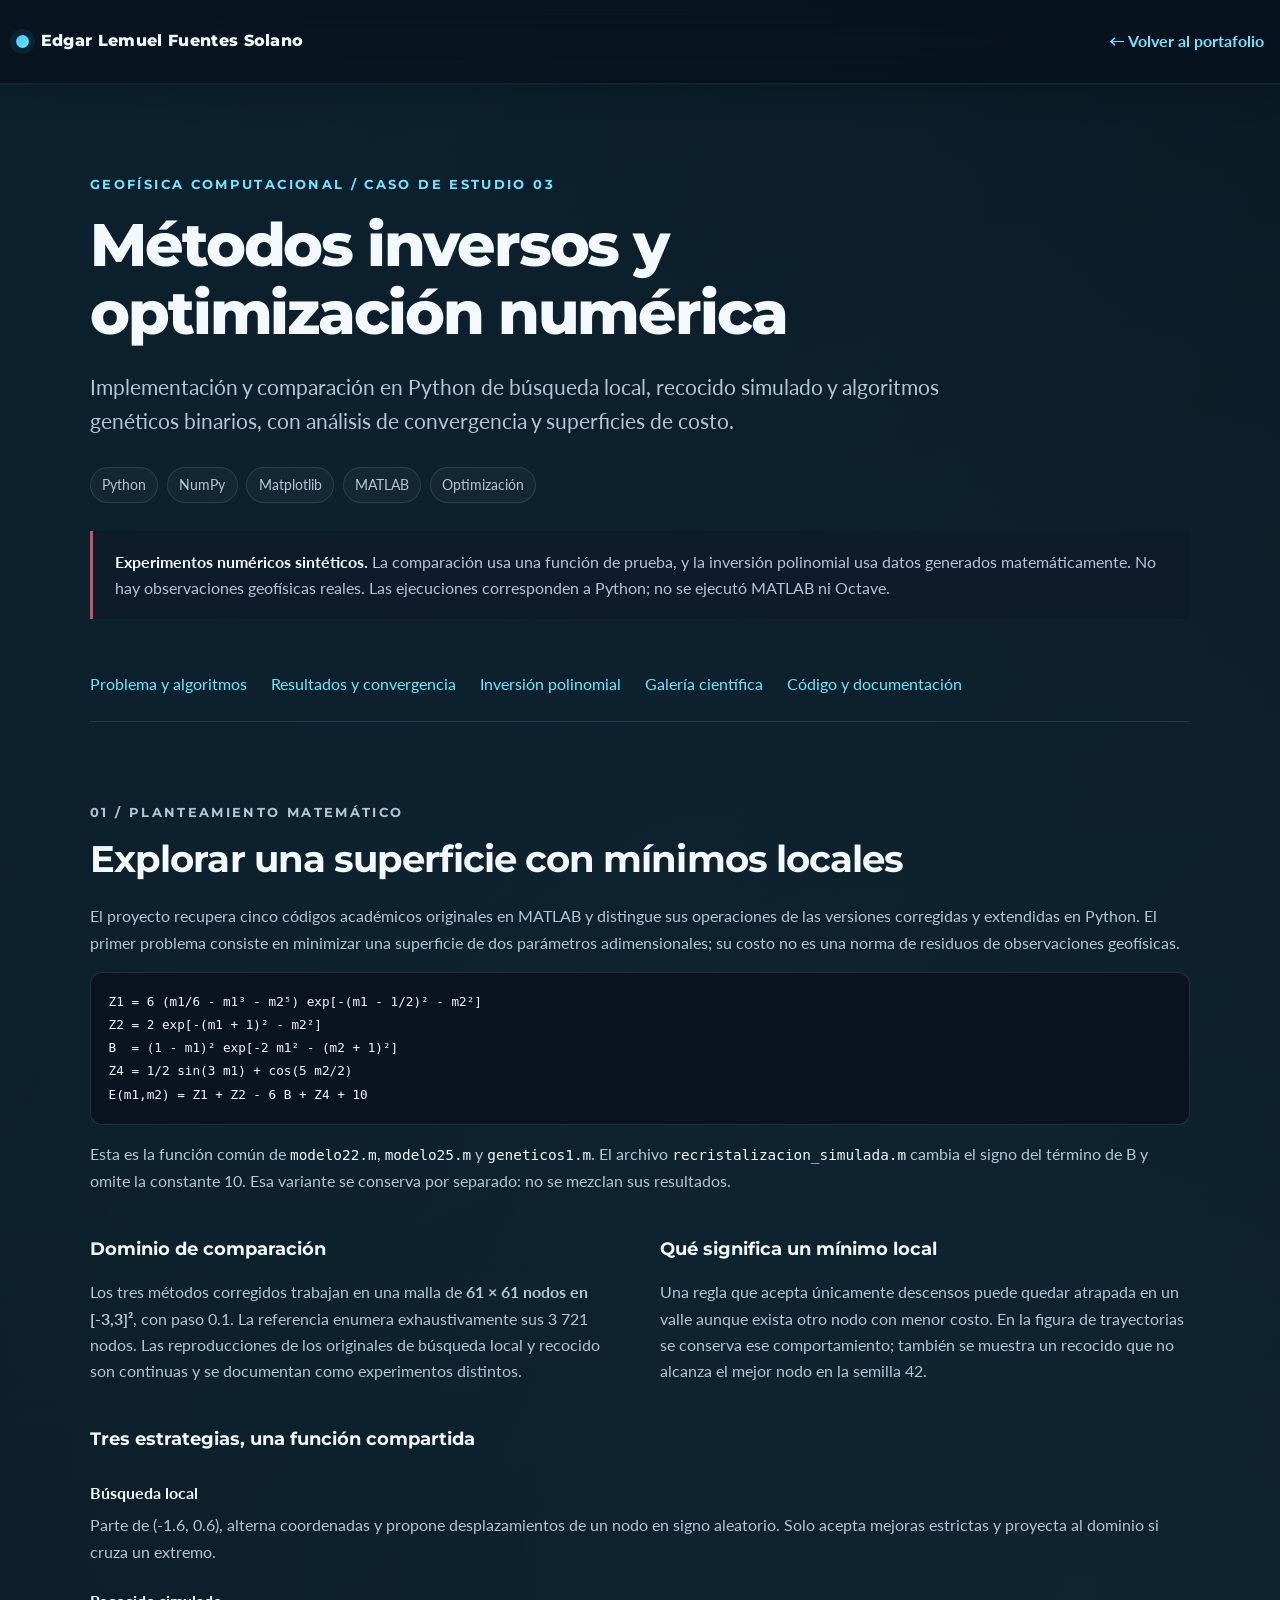
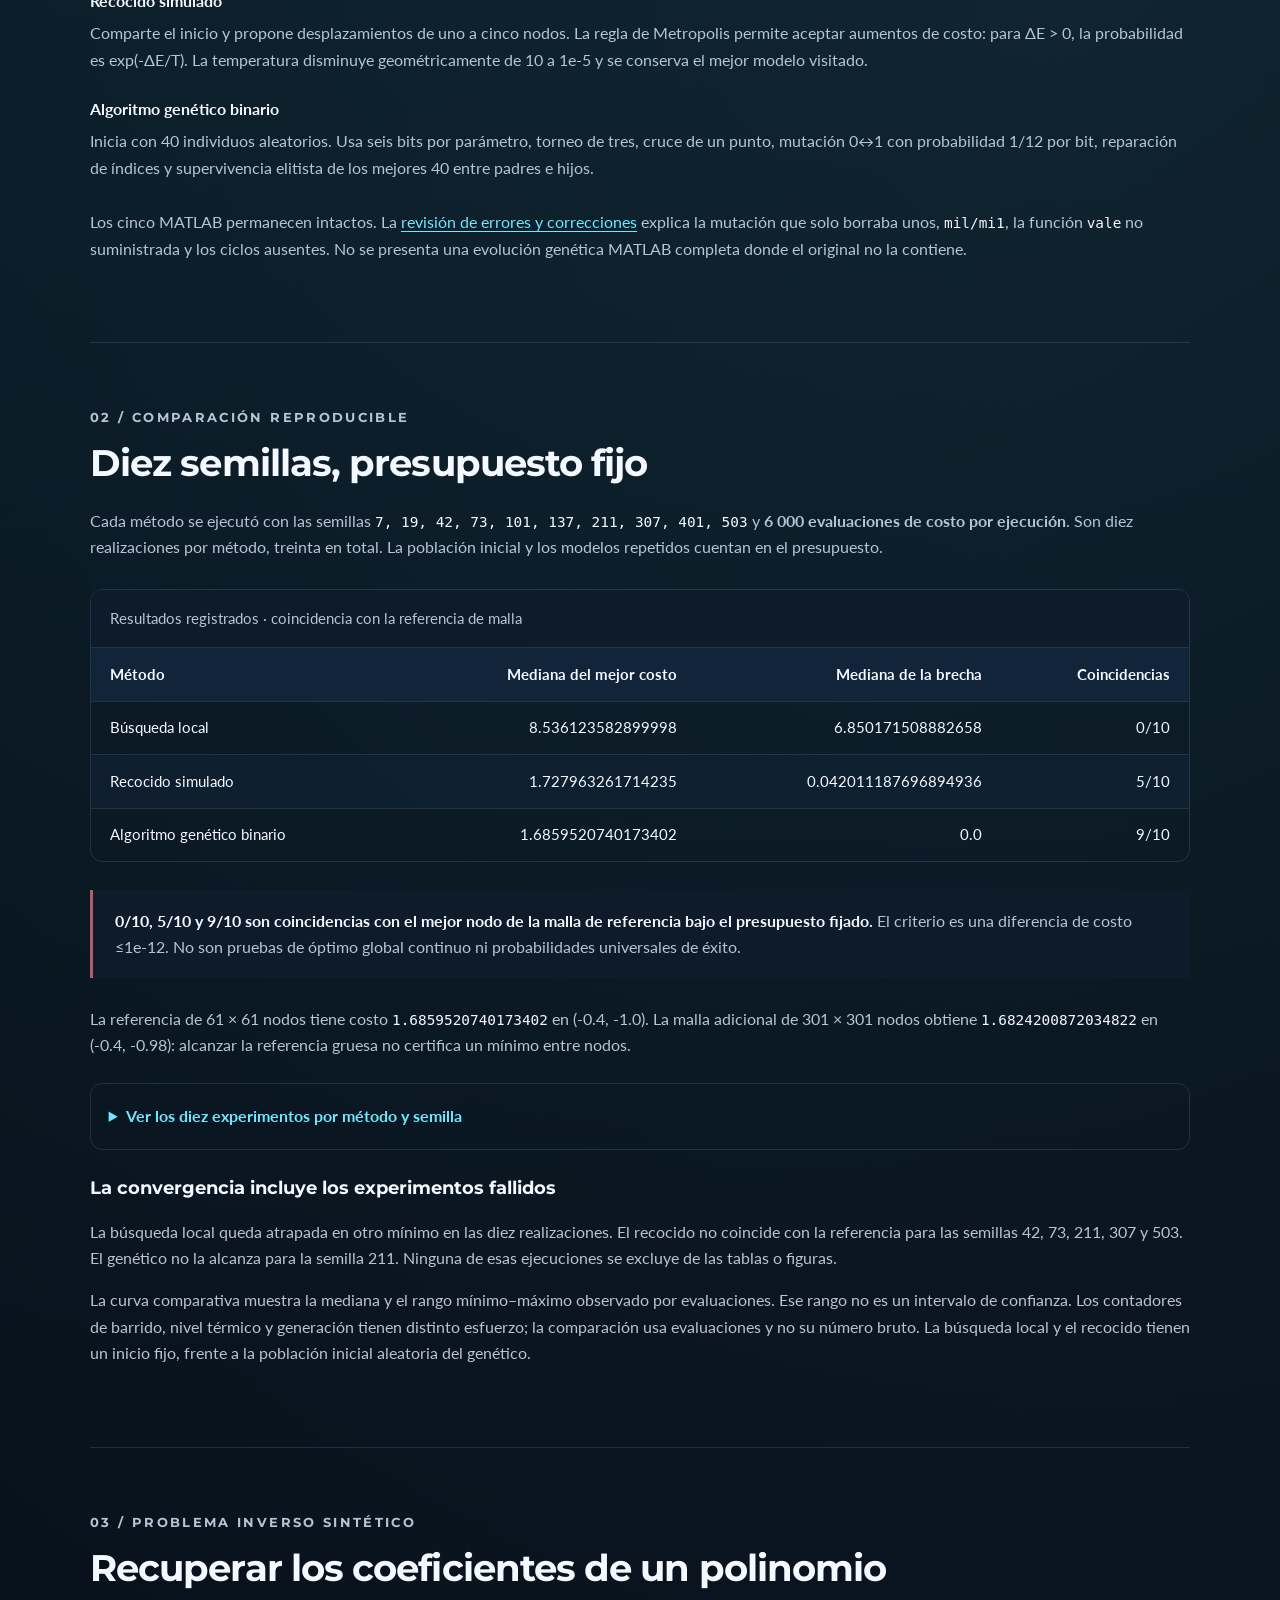
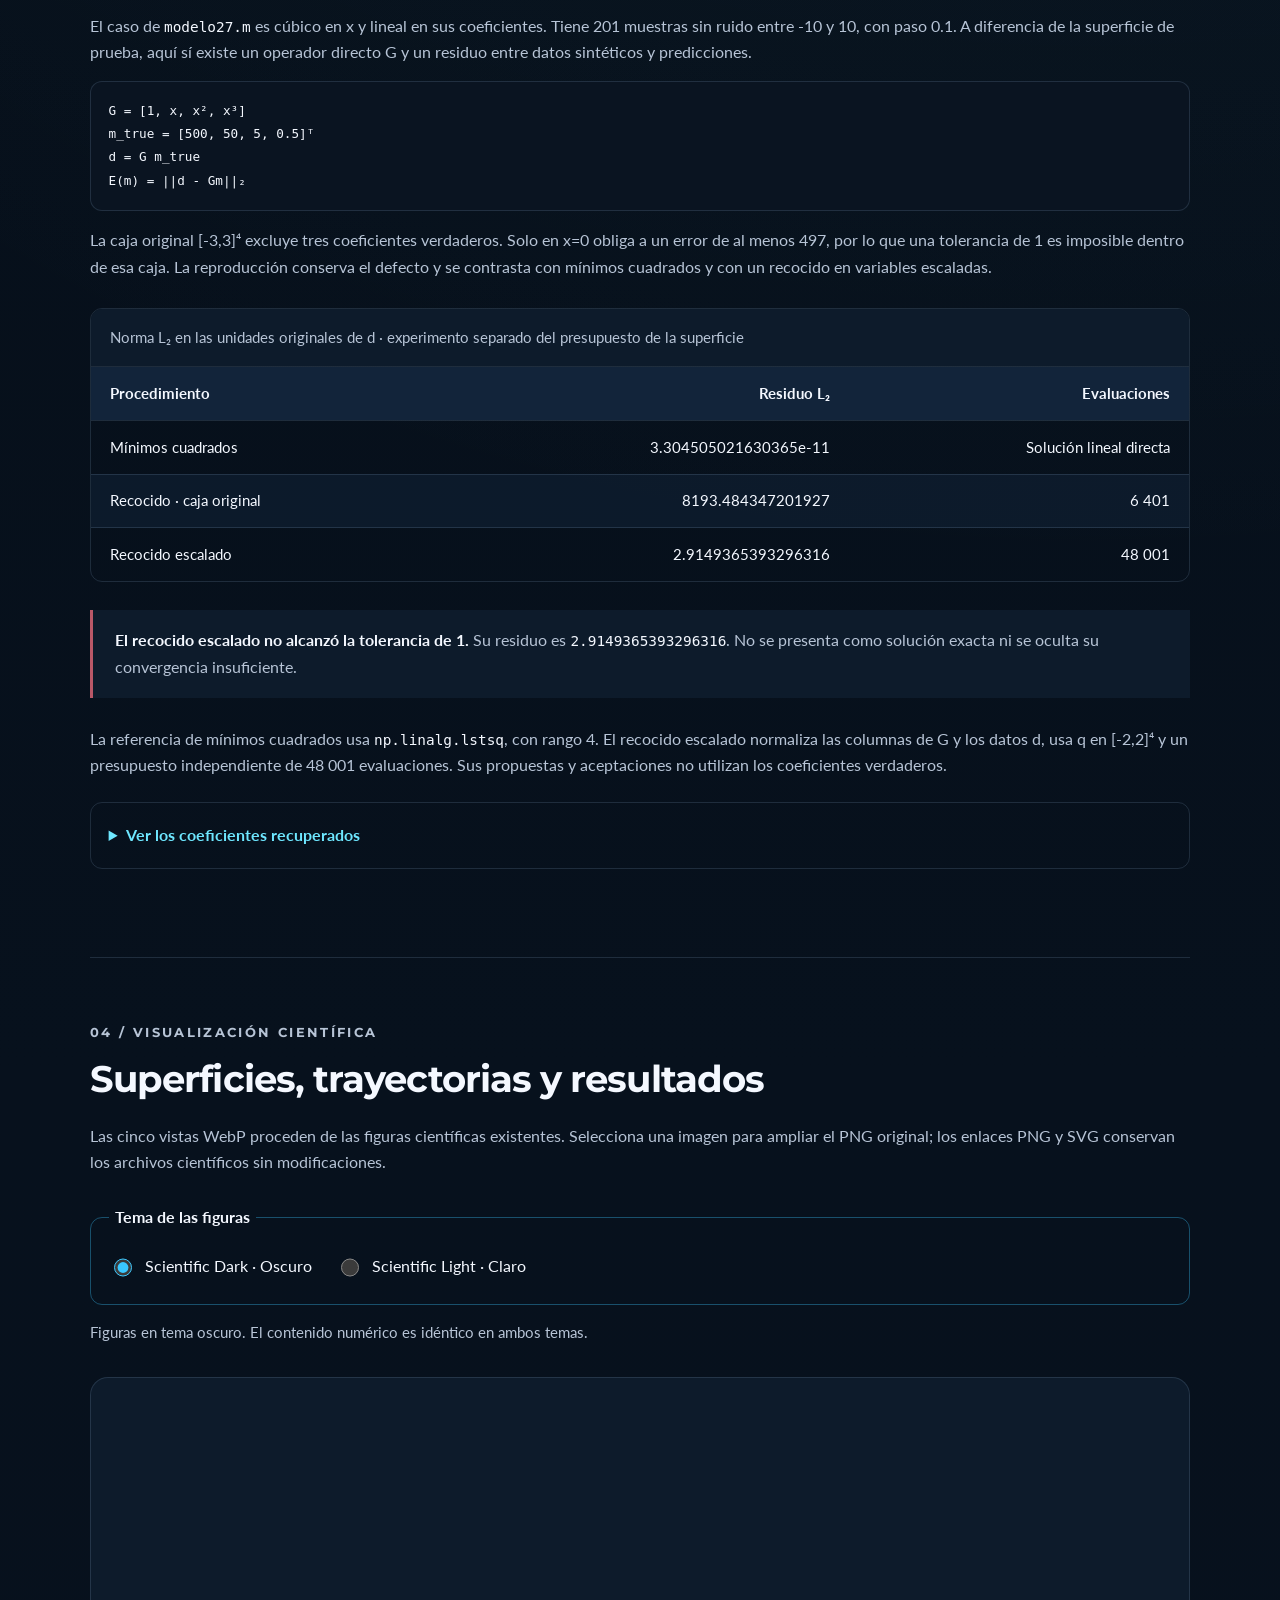
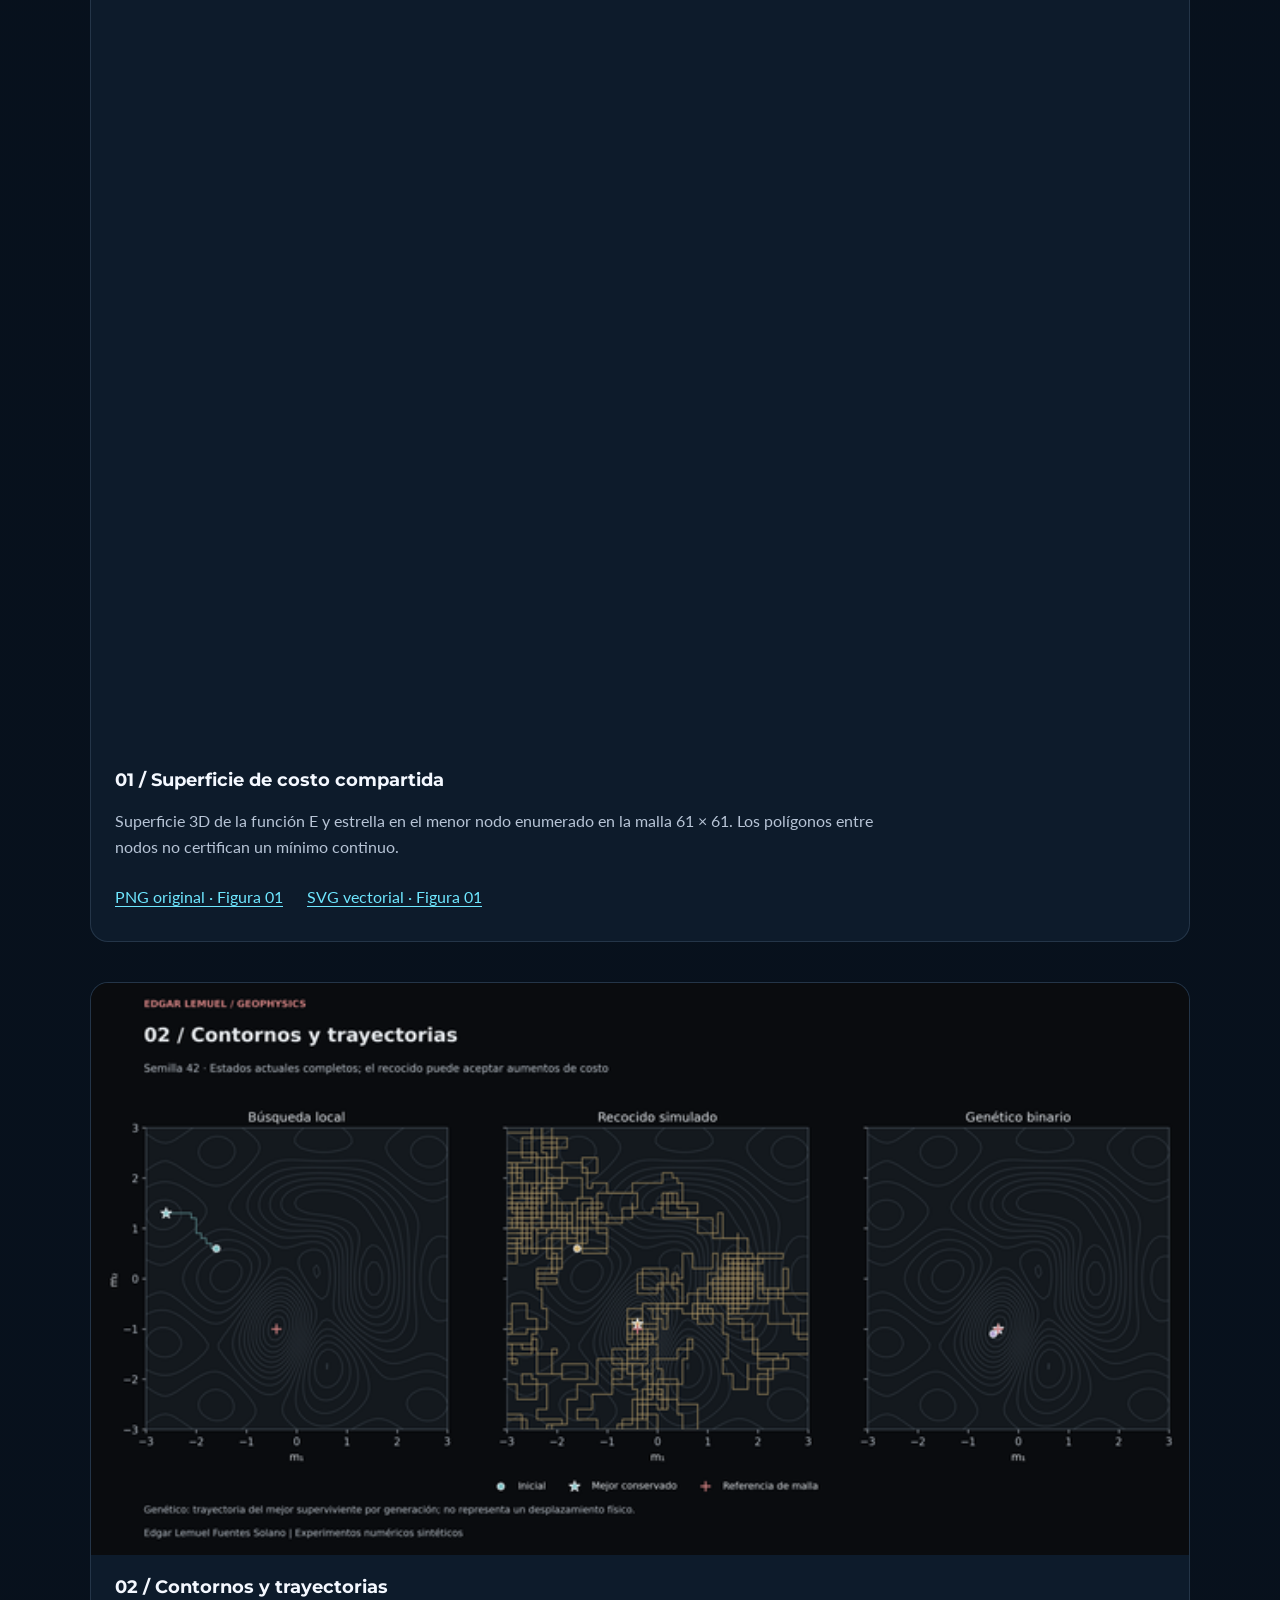
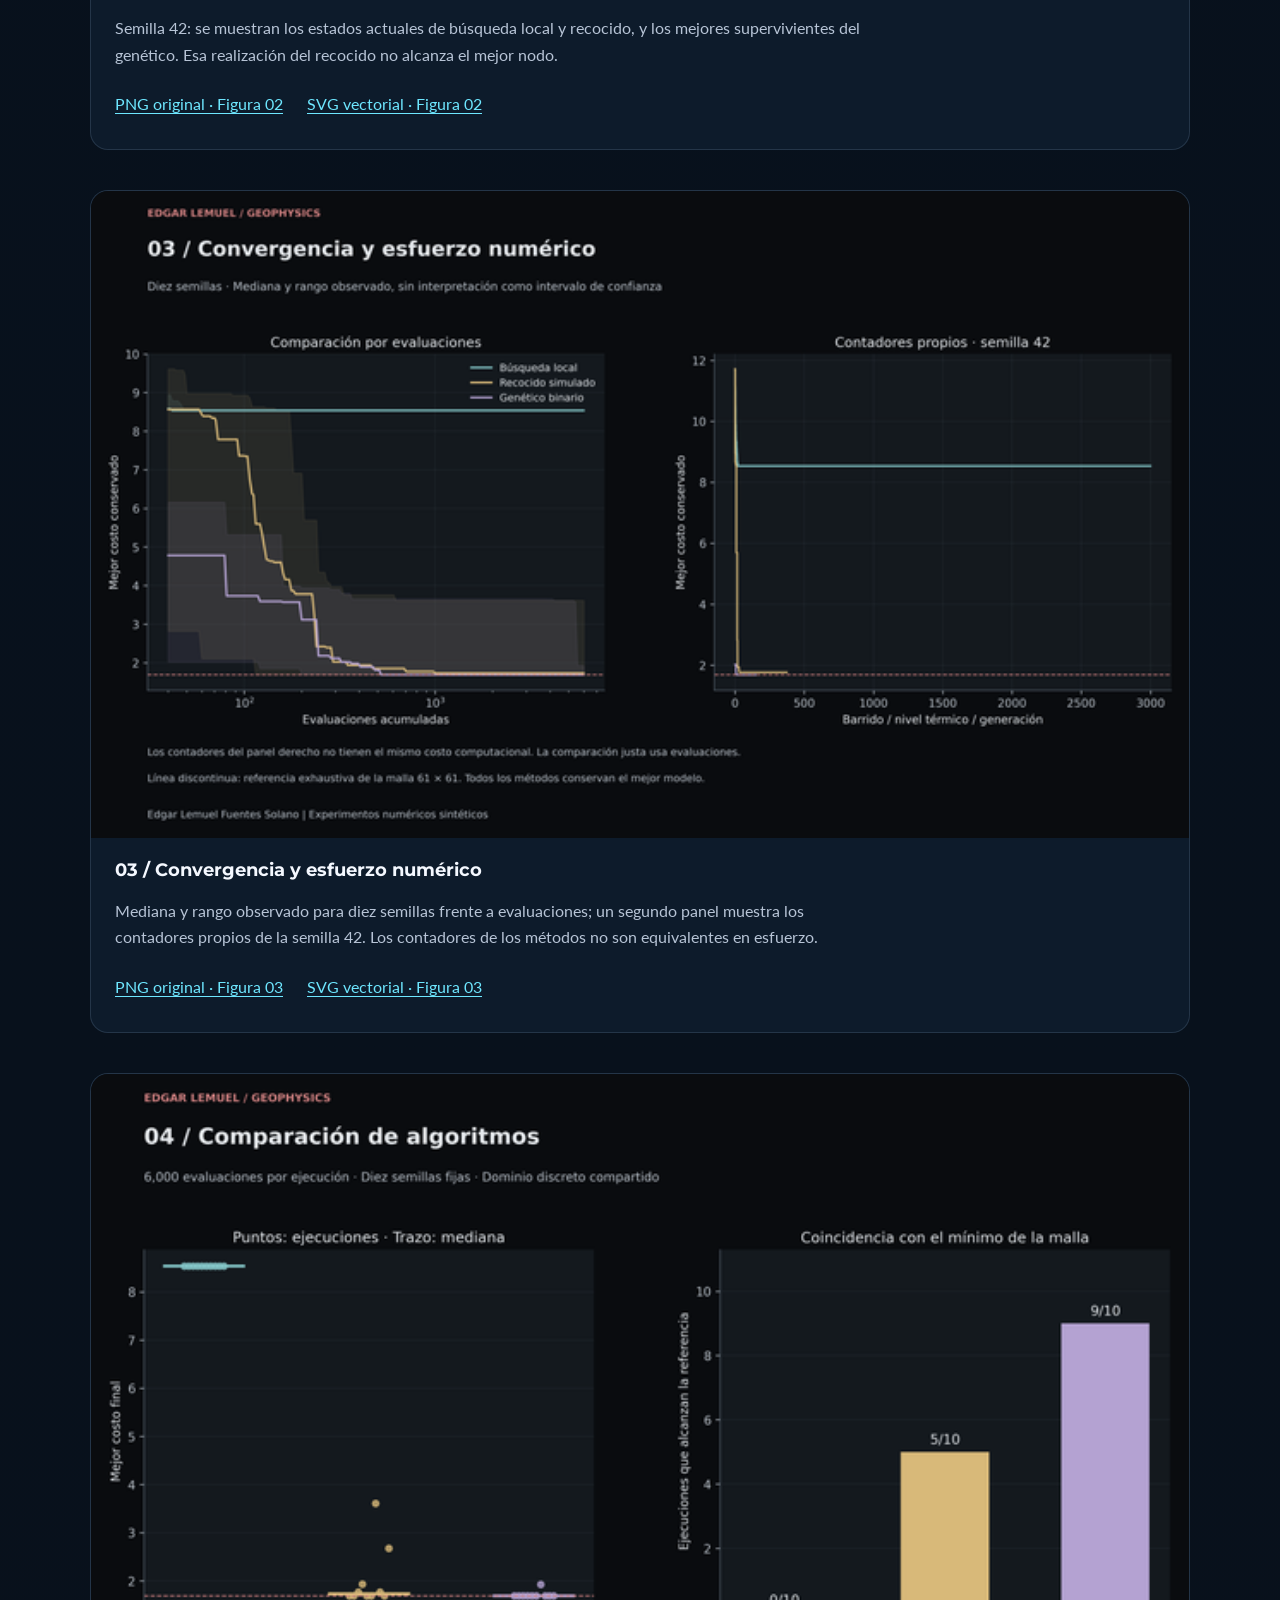
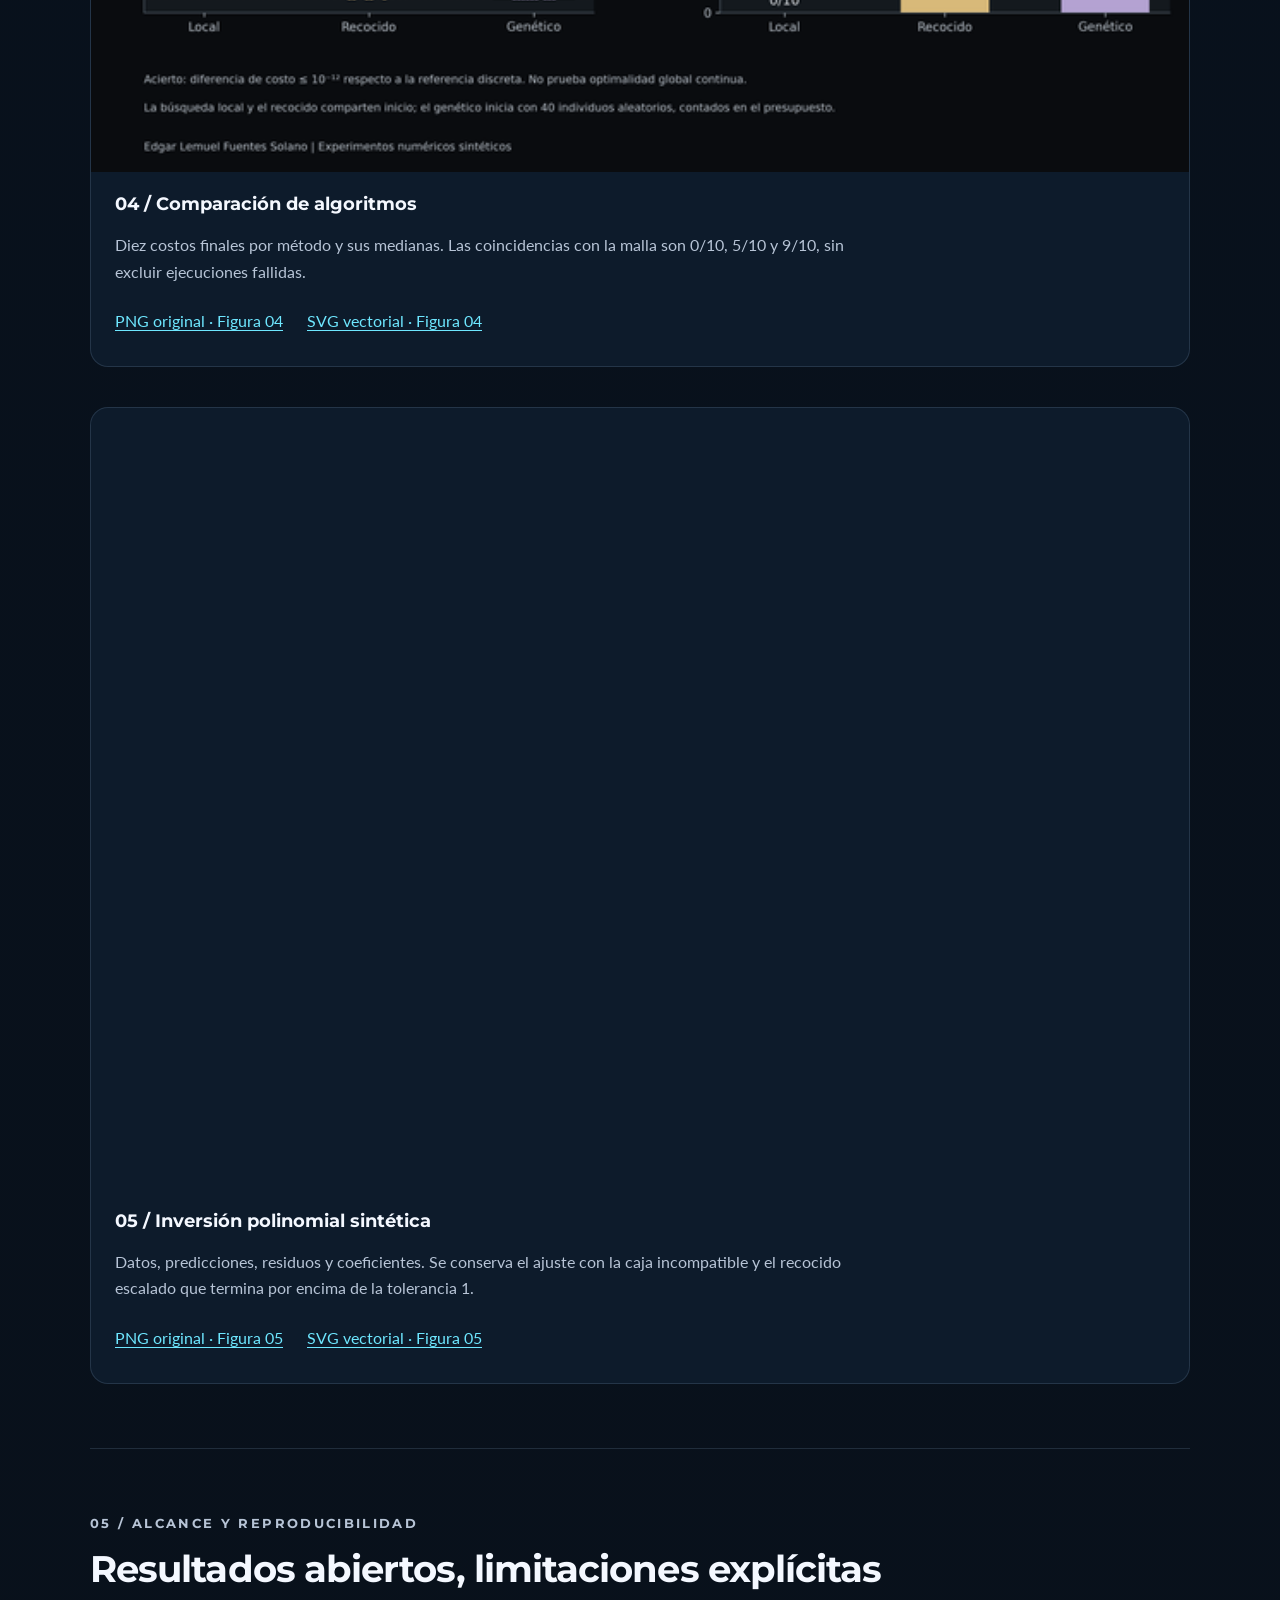
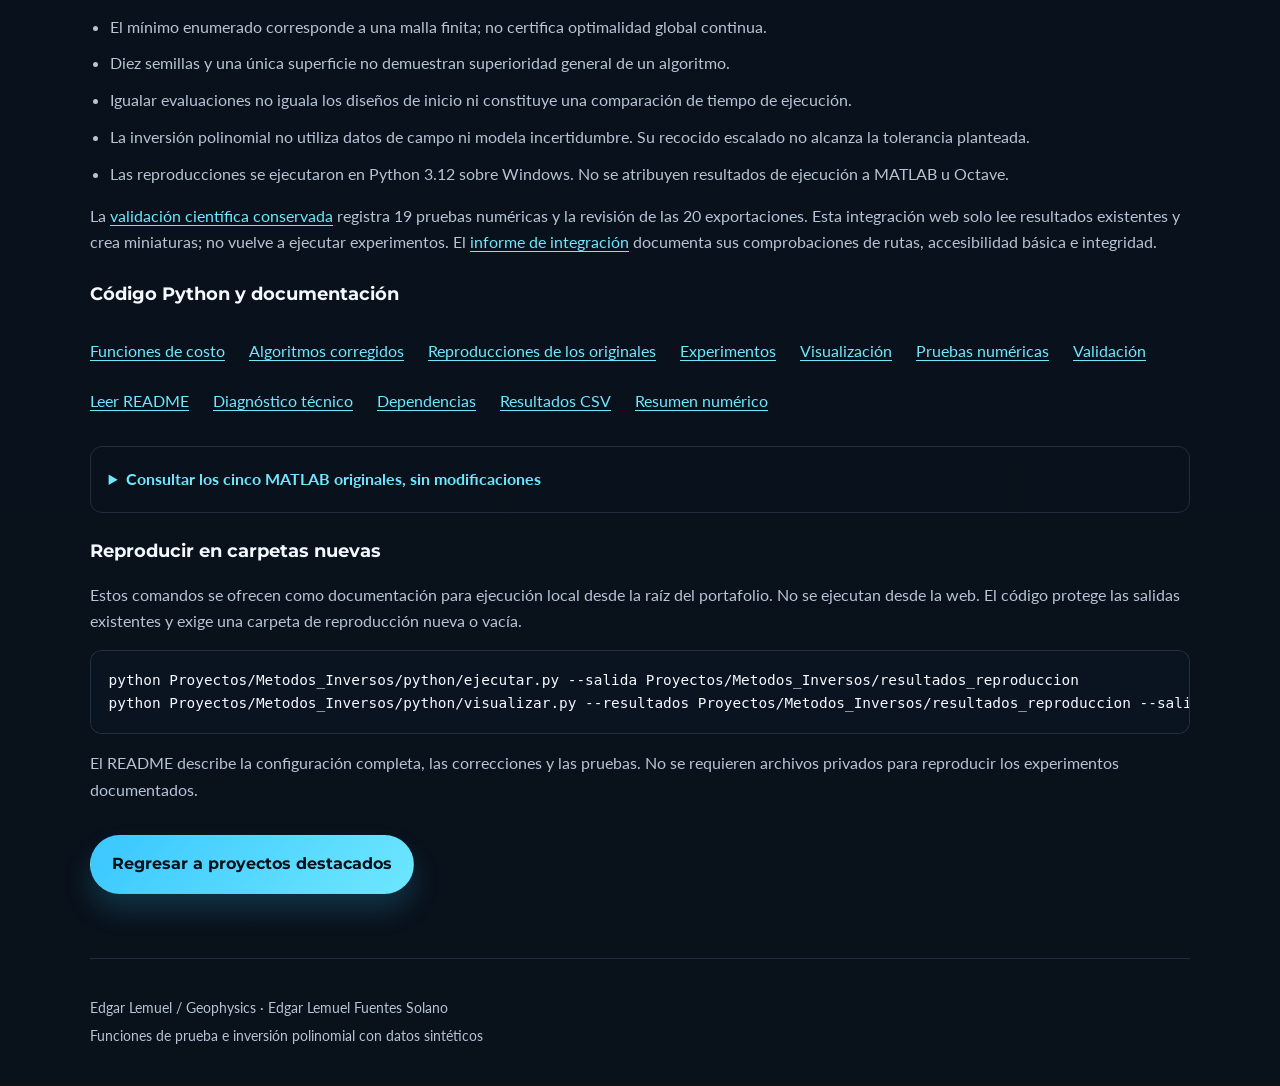
==== Proyectos/Metodos_Inversos/index.html @ 55cde48b "Publicacion inicial del portafolio profesional" ====
<!DOCTYPE html>
<html lang="es">
<head>
    <meta charset="UTF-8">
    <meta name="viewport" content="width=device-width, initial-scale=1.0">
    <meta name="description" content="Métodos inversos y optimización numérica por Edgar Lemuel Fuentes Solano: comparación reproducible de búsqueda local, recocido y algoritmo genético, con un caso inverso polinomial sintético.">
    <title>Métodos inversos y optimización numérica | Edgar Lemuel</title>
    <link rel="preconnect" href="https://fonts.googleapis.com">
    <link rel="preconnect" href="https://fonts.gstatic.com" crossorigin>
    <link href="https://fonts.googleapis.com/css2?family=Lato:wght@400;700;900&amp;family=Montserrat:wght@500;600;700;800&amp;display=swap" rel="stylesheet">
    <link rel="stylesheet" href="../../style.css">
    <link rel="stylesheet" href="project.css">
    <script src="project.js" defer></script>
</head>
<body class="inversos-page">
    <a class="inversos-skip" href="#contenido">Saltar al contenido</a>
    <header class="site-header inversos-header">
        <div class="site-header__inner">
            <a class="site-brand" href="../../index.html">Edgar Lemuel Fuentes Solano</a>
            <a class="inversos-back" href="../../index.html#proyectos"><span aria-hidden="true">← </span>Volver al portafolio</a>
        </div>
    </header>
    <main id="contenido" class="inversos-main" tabindex="-1">
        <section class="inversos-intro" aria-labelledby="titulo-proyecto">
            <p class="section__eyebrow">Geofísica computacional / Caso de estudio 03</p>
            <h1 id="titulo-proyecto">Métodos inversos y optimización numérica</h1>
            <p class="inversos-lead">Implementación y comparación en Python de búsqueda local, recocido simulado y algoritmos genéticos binarios, con análisis de convergencia y superficies de costo.</p>
            <ul class="project-card__tags" aria-label="Tecnologías y disciplina"><li>Python</li><li>NumPy</li><li>Matplotlib</li><li>MATLAB</li><li>Optimización</li></ul>
            <p class="inversos-note"><strong>Experimentos numéricos sintéticos.</strong> La comparación usa una función de prueba, y la inversión polinomial usa datos generados matemáticamente. No hay observaciones geofísicas reales. Las ejecuciones corresponden a Python; no se ejecutó MATLAB ni Octave.</p>
            <nav class="inversos-nav" aria-label="Contenido del proyecto"><a href="#fundamentos">Problema y algoritmos</a><a href="#resultados">Resultados y convergencia</a><a href="#polinomio">Inversión polinomial</a><a href="#figuras">Galería científica</a><a href="#reproducir">Código y documentación</a></nav>
        </section>

        <section class="inversos-section" id="fundamentos" aria-labelledby="fundamentos-titulo">
            <p class="section__eyebrow">01 / Planteamiento matemático</p>
            <h2 id="fundamentos-titulo">Explorar una superficie con mínimos locales</h2>
            <p>El proyecto recupera cinco códigos académicos originales en MATLAB y distingue sus operaciones de las versiones corregidas y extendidas en Python. El primer problema consiste en minimizar una superficie de dos parámetros adimensionales; su costo no es una norma de residuos de observaciones geofísicas.</p>
            <div class="inversos-equation" role="region" aria-label="Función de costo compartida; desplazamiento horizontal disponible" tabindex="0"><pre><code>Z1 = 6 (m1/6 - m1³ - m2⁵) exp[-(m1 - 1/2)² - m2²]
Z2 = 2 exp[-(m1 + 1)² - m2²]
B  = (1 - m1)² exp[-2 m1² - (m2 + 1)²]
Z4 = 1/2 sin(3 m1) + cos(5 m2/2)
E(m1,m2) = Z1 + Z2 - 6 B + Z4 + 10</code></pre></div>
            <p>Esta es la función común de <code>modelo22.m</code>, <code>modelo25.m</code> y <code>geneticos1.m</code>. El archivo <code>recristalizacion_simulada.m</code> cambia el signo del término de B y omite la constante 10. Esa variante se conserva por separado: no se mezclan sus resultados.</p>
            <div class="inversos-columns">
                <div><h3>Dominio de comparación</h3><p>Los tres métodos corregidos trabajan en una malla de <strong>61 × 61 nodos en [-3,3]²</strong>, con paso 0.1. La referencia enumera exhaustivamente sus 3 721 nodos. Las reproducciones de los originales de búsqueda local y recocido son continuas y se documentan como experimentos distintos.</p></div>
                <div><h3>Qué significa un mínimo local</h3><p>Una regla que acepta únicamente descensos puede quedar atrapada en un valle aunque exista otro nodo con menor costo. En la figura de trayectorias se conserva ese comportamiento; también se muestra un recocido que no alcanza el mejor nodo en la semilla 42.</p></div>
            </div>
            <h3>Tres estrategias, una función compartida</h3>
            <dl class="inversos-methods">
                <div><dt>Búsqueda local</dt><dd>Parte de (-1.6, 0.6), alterna coordenadas y propone desplazamientos de un nodo en signo aleatorio. Solo acepta mejoras estrictas y proyecta al dominio si cruza un extremo.</dd></div>
                <div><dt>Recocido simulado</dt><dd>Comparte el inicio y propone desplazamientos de uno a cinco nodos. La regla de Metropolis permite aceptar aumentos de costo: para ΔE &gt; 0, la probabilidad es exp(-ΔE/T). La temperatura disminuye geométricamente de 10 a 1e-5 y se conserva el mejor modelo visitado.</dd></div>
                <div><dt>Algoritmo genético binario</dt><dd>Inicia con 40 individuos aleatorios. Usa seis bits por parámetro, torneo de tres, cruce de un punto, mutación 0↔1 con probabilidad 1/12 por bit, reparación de índices y supervivencia elitista de los mejores 40 entre padres e hijos.</dd></div>
            </dl>
            <p>Los cinco MATLAB permanecen intactos. La <a href="diagnostico.md">revisión de errores y correcciones</a> explica la mutación que solo borraba unos, <code>mil/mi1</code>, la función <code>vale</code> no suministrada y los ciclos ausentes. No se presenta una evolución genética MATLAB completa donde el original no la contiene.</p>
        </section>

        <section class="inversos-section" id="resultados" aria-labelledby="resultados-titulo">
            <p class="section__eyebrow">02 / Comparación reproducible</p>
            <h2 id="resultados-titulo">Diez semillas, presupuesto fijo</h2>
            <p>Cada método se ejecutó con las semillas <code>7, 19, 42, 73, 101, 137, 211, 307, 401, 503</code> y <strong>6 000 evaluaciones de costo por ejecución</strong>. Son diez realizaciones por método, treinta en total. La población inicial y los modelos repetidos cuentan en el presupuesto.</p>
            <div class="inversos-table-wrap" role="region" aria-label="Resultados comparativos conservados; desplazamiento horizontal disponible" tabindex="0">
                <table id="tabla-resumen"><caption>Resultados registrados · coincidencia con la referencia de malla</caption><thead><tr><th scope="col">Método</th><th scope="col">Mediana del mejor costo</th><th scope="col">Mediana de la brecha</th><th scope="col">Coincidencias</th></tr></thead><tbody><tr data-method="local"><th scope="row">Búsqueda local</th><td>8.536123582899998</td><td>6.850171508882658</td><td>0/10</td></tr><tr data-method="recocido"><th scope="row">Recocido simulado</th><td>1.727963261714235</td><td>0.042011187696894936</td><td>5/10</td></tr><tr data-method="genetico"><th scope="row">Algoritmo genético binario</th><td>1.6859520740173402</td><td>0.0</td><td>9/10</td></tr></tbody></table>
            </div>
            <p class="inversos-note"><strong>0/10, 5/10 y 9/10 son coincidencias con el mejor nodo de la malla de referencia bajo el presupuesto fijado.</strong> El criterio es una diferencia de costo ≤1e-12. No son pruebas de óptimo global continuo ni probabilidades universales de éxito.</p>
            <p>La referencia de 61 × 61 nodos tiene costo <code>1.6859520740173402</code> en (-0.4, -1.0). La malla adicional de 301 × 301 nodos obtiene <code>1.6824200872034822</code> en (-0.4, -0.98): alcanzar la referencia gruesa no certifica un mínimo entre nodos.</p>
            <details class="inversos-details"><summary>Ver los diez experimentos por método y semilla</summary><p>Costos redondeados a ocho decimales para presentación. El <a href="resultados/comparacion.csv" download>CSV de las 30 ejecuciones</a> conserva la precisión original, brechas, distancias, evaluaciones e historiales resumidos.</p><div class="inversos-table-wrap" role="region" aria-label="Costos y coincidencias por semilla; desplazamiento horizontal disponible" tabindex="0"><table id="tabla-semillas"><caption>Diez semillas · 6 000 evaluaciones por cada método</caption><thead><tr><th scope="col">Semilla</th><th scope="col">Costo local</th><th scope="col">Coincide</th><th scope="col">Costo recocido</th><th scope="col">Coincide</th><th scope="col">Costo genético</th><th scope="col">Coincide</th></tr></thead><tbody><tr><th scope="row">7</th><td>8.53612358</td><td>No</td><td>1.68595207</td><td>Sí</td><td>1.68595207</td><td>Sí</td></tr><tr><th scope="row">19</th><td>8.53612358</td><td>No</td><td>1.68595207</td><td>Sí</td><td>1.68595207</td><td>Sí</td></tr><tr><th scope="row">42</th><td>8.53612358</td><td>No</td><td>1.76997445</td><td>No</td><td>1.68595207</td><td>Sí</td></tr><tr><th scope="row">73</th><td>8.53612358</td><td>No</td><td>1.93080010</td><td>No</td><td>1.68595207</td><td>Sí</td></tr><tr><th scope="row">101</th><td>8.53612358</td><td>No</td><td>1.68595207</td><td>Sí</td><td>1.68595207</td><td>Sí</td></tr><tr><th scope="row">137</th><td>8.53612358</td><td>No</td><td>1.68595207</td><td>Sí</td><td>1.68595207</td><td>Sí</td></tr><tr><th scope="row">211</th><td>8.53612358</td><td>No</td><td>3.61122617</td><td>No</td><td>1.92540930</td><td>No</td></tr><tr><th scope="row">307</th><td>8.53612358</td><td>No</td><td>1.76997445</td><td>No</td><td>1.68595207</td><td>Sí</td></tr><tr><th scope="row">401</th><td>8.53612358</td><td>No</td><td>1.68595207</td><td>Sí</td><td>1.68595207</td><td>Sí</td></tr><tr><th scope="row">503</th><td>8.53612358</td><td>No</td><td>2.67650333</td><td>No</td><td>1.68595207</td><td>Sí</td></tr></tbody></table></div></details>
            <h3>La convergencia incluye los experimentos fallidos</h3>
            <p>La búsqueda local queda atrapada en otro mínimo en las diez realizaciones. El recocido no coincide con la referencia para las semillas 42, 73, 211, 307 y 503. El genético no la alcanza para la semilla 211. Ninguna de esas ejecuciones se excluye de las tablas o figuras.</p>
            <p>La curva comparativa muestra la mediana y el rango mínimo–máximo observado por evaluaciones. Ese rango no es un intervalo de confianza. Los contadores de barrido, nivel térmico y generación tienen distinto esfuerzo; la comparación usa evaluaciones y no su número bruto. La búsqueda local y el recocido tienen un inicio fijo, frente a la población inicial aleatoria del genético.</p>
        </section>

        <section class="inversos-section" id="polinomio" aria-labelledby="polinomio-titulo">
            <p class="section__eyebrow">03 / Problema inverso sintético</p>
            <h2 id="polinomio-titulo">Recuperar los coeficientes de un polinomio</h2>
            <p>El caso de <code>modelo27.m</code> es cúbico en x y lineal en sus coeficientes. Tiene 201 muestras sin ruido entre -10 y 10, con paso 0.1. A diferencia de la superficie de prueba, aquí sí existe un operador directo G y un residuo entre datos sintéticos y predicciones.</p>
            <div class="inversos-equation" role="region" aria-label="Formulación de la inversión polinomial" tabindex="0"><pre><code>G = [1, x, x², x³]
m_true = [500, 50, 5, 0.5]ᵀ
d = G m_true
E(m) = ||d - Gm||₂</code></pre></div>
            <p>La caja original [-3,3]⁴ excluye tres coeficientes verdaderos. Solo en x=0 obliga a un error de al menos 497, por lo que una tolerancia de 1 es imposible dentro de esa caja. La reproducción conserva el defecto y se contrasta con mínimos cuadrados y con un recocido en variables escaladas.</p>
            <div class="inversos-table-wrap" role="region" aria-label="Residuos polinomiales conservados; desplazamiento horizontal disponible" tabindex="0"><table id="tabla-polinomio"><caption>Norma L₂ en las unidades originales de d · experimento separado del presupuesto de la superficie</caption><thead><tr><th scope="col">Procedimiento</th><th scope="col">Residuo L₂</th><th scope="col">Evaluaciones</th></tr></thead><tbody><tr><th scope="row">Mínimos cuadrados</th><td>3.304505021630365e-11</td><td>Solución lineal directa</td></tr><tr><th scope="row">Recocido · caja original</th><td>8193.484347201927</td><td>6 401</td></tr><tr><th scope="row">Recocido escalado</th><td>2.9149365393296316</td><td>48 001</td></tr></tbody></table></div>
            <p class="inversos-note"><strong>El recocido escalado no alcanzó la tolerancia de 1.</strong> Su residuo es <code>2.9149365393296316</code>. No se presenta como solución exacta ni se oculta su convergencia insuficiente.</p>
            <p>La referencia de mínimos cuadrados usa <code>np.linalg.lstsq</code>, con rango 4. El recocido escalado normaliza las columnas de G y los datos d, usa q en [-2,2]⁴ y un presupuesto independiente de 48 001 evaluaciones. Sus propuestas y aceptaciones no utilizan los coeficientes verdaderos.</p>
            <details class="inversos-details"><summary>Ver los coeficientes recuperados</summary><div class="inversos-table-wrap" role="region" aria-label="Coeficientes polinomiales conservados; desplazamiento horizontal disponible" tabindex="0"><table id="tabla-coeficientes"><caption>Coeficientes de la solución conservada · filas ordenadas de m₀ a m₃</caption><thead><tr><th scope="col">Coeficiente</th><th scope="col">Verdadero</th><th scope="col">Mínimos cuadrados</th><th scope="col">Caja original</th><th scope="col">Recocido escalado</th></tr></thead><tbody><tr><th scope="row">m0</th><td>500.0</td><td>500.000000000002</td><td>3.0</td><td>499.96616439630634</td></tr><tr><th scope="row">m1</th><td>50.0</td><td>49.99999999999958</td><td>3.0</td><td>50.0862215818106</td></tr><tr><th scope="row">m2</th><td>5.0</td><td>4.9999999999999645</td><td>3.0</td><td>5.000696946854008</td></tr><tr><th scope="row">m3</th><td>0.5</td><td>0.5000000000000016</td><td>1.1515577539804058</td><td>0.49869772112863836</td></tr></tbody></table></div></details>
        </section>

        <section class="inversos-section" id="figuras" aria-labelledby="figuras-titulo">
            <p class="section__eyebrow">04 / Visualización científica</p>
            <h2 id="figuras-titulo">Superficies, trayectorias y resultados</h2>
            <p>Las cinco vistas WebP proceden de las figuras científicas existentes. Selecciona una imagen para ampliar el PNG original; los enlaces PNG y SVG conservan los archivos científicos sin modificaciones.</p>
            <fieldset class="inversos-theme" id="tema-figuras" hidden><legend>Tema de las figuras</legend><label><input type="radio" name="tema-figuras" value="oscuro" checked aria-controls="galeria-figuras"> Scientific Dark · Oscuro</label><label><input type="radio" name="tema-figuras" value="claro" aria-controls="galeria-figuras"> Scientific Light · Claro</label></fieldset>
            <p class="inversos-status" id="estado-figuras" role="status" aria-live="polite">Figuras en tema oscuro. El contenido numérico es idéntico en ambos temas.</p>
            <div class="inversos-gallery" id="galeria-figuras"><figure class="inversos-figure" data-figure="01_superficie_costo">
<a class="inversos-figure-view" data-format="png" href="Figuras/oscuro/01_superficie_costo.png" aria-label="Ampliar figura 01: Superficie de costo compartida">
<img src="web/oscuro/01_superficie_costo-1280.webp" srcset="web/oscuro/01_superficie_costo-640.webp 640w, web/oscuro/01_superficie_costo-1280.webp 1280w, web/oscuro/01_superficie_costo-1920.webp 1920w" sizes="(max-width: 760px) calc(100vw - 40px), 1100px" width="1280" height="1131" loading="lazy" decoding="async" alt="Superficie 3D de la función de prueba E en [-3,3] al cuadrado, con referencia de malla en (-0.4, -1.0) y costo 1.68595207."></a>
<figcaption><h3>01 / Superficie de costo compartida</h3><p>Superficie 3D de la función E y estrella en el menor nodo enumerado en la malla 61 × 61. Los polígonos entre nodos no certifican un mínimo continuo.</p><div class="inversos-downloads"><a data-format="png" href="Figuras/oscuro/01_superficie_costo.png">PNG original · Figura 01</a><a data-format="svg" href="Figuras/oscuro/01_superficie_costo.svg">SVG vectorial · Figura 01</a></div></figcaption></figure>
<figure class="inversos-figure" data-figure="02_contornos_trayectorias">
<a class="inversos-figure-view" data-format="png" href="Figuras/oscuro/02_contornos_trayectorias.png" aria-label="Ampliar figura 02: Contornos y trayectorias">
<img src="web/oscuro/02_contornos_trayectorias-1280.webp" srcset="web/oscuro/02_contornos_trayectorias-640.webp 640w, web/oscuro/02_contornos_trayectorias-1280.webp 1280w, web/oscuro/02_contornos_trayectorias-1920.webp 1920w" sizes="(max-width: 760px) calc(100vw - 40px), 1100px" width="1280" height="666" loading="lazy" decoding="async" alt="Contornos de costo con una búsqueda local atrapada, exploración de recocido y trayectoria del mejor superviviente genético. Se marca la referencia discreta."></a>
<figcaption><h3>02 / Contornos y trayectorias</h3><p>Semilla 42: se muestran los estados actuales de búsqueda local y recocido, y los mejores supervivientes del genético. Esa realización del recocido no alcanza el mejor nodo.</p><div class="inversos-downloads"><a data-format="png" href="Figuras/oscuro/02_contornos_trayectorias.png">PNG original · Figura 02</a><a data-format="svg" href="Figuras/oscuro/02_contornos_trayectorias.svg">SVG vectorial · Figura 02</a></div></figcaption></figure>
<figure class="inversos-figure" data-figure="03_convergencia">
<a class="inversos-figure-view" data-format="png" href="Figuras/oscuro/03_convergencia.png" aria-label="Ampliar figura 03: Convergencia y esfuerzo numérico">
<img src="web/oscuro/03_convergencia-1280.webp" srcset="web/oscuro/03_convergencia-640.webp 640w, web/oscuro/03_convergencia-1280.webp 1280w, web/oscuro/03_convergencia-1920.webp 1920w" sizes="(max-width: 760px) calc(100vw - 40px), 1100px" width="1280" height="755" loading="lazy" decoding="async" alt="Mejor costo conservado por evaluaciones e iteraciones: la búsqueda local se estanca y recocido y genético muestran convergencia variable entre semillas."></a>
<figcaption><h3>03 / Convergencia y esfuerzo numérico</h3><p>Mediana y rango observado para diez semillas frente a evaluaciones; un segundo panel muestra los contadores propios de la semilla 42. Los contadores de los métodos no son equivalentes en esfuerzo.</p><div class="inversos-downloads"><a data-format="png" href="Figuras/oscuro/03_convergencia.png">PNG original · Figura 03</a><a data-format="svg" href="Figuras/oscuro/03_convergencia.svg">SVG vectorial · Figura 03</a></div></figcaption></figure>
<figure class="inversos-figure" data-figure="04_comparacion_algoritmos">
<a class="inversos-figure-view" data-format="png" href="Figuras/oscuro/04_comparacion_algoritmos.png" aria-label="Ampliar figura 04: Comparación de algoritmos">
<img src="web/oscuro/04_comparacion_algoritmos-1280.webp" srcset="web/oscuro/04_comparacion_algoritmos-640.webp 640w, web/oscuro/04_comparacion_algoritmos-1280.webp 1280w, web/oscuro/04_comparacion_algoritmos-1920.webp 1920w" sizes="(max-width: 760px) calc(100vw - 40px), 1100px" width="1280" height="814" loading="lazy" decoding="async" alt="Comparación de costos y número de coincidencias con el mejor nodo: búsqueda local cero de diez, recocido cinco de diez y genético nueve de diez."></a>
<figcaption><h3>04 / Comparación de algoritmos</h3><p>Diez costos finales por método y sus medianas. Las coincidencias con la malla son 0/10, 5/10 y 9/10, sin excluir ejecuciones fallidas.</p><div class="inversos-downloads"><a data-format="png" href="Figuras/oscuro/04_comparacion_algoritmos.png">PNG original · Figura 04</a><a data-format="svg" href="Figuras/oscuro/04_comparacion_algoritmos.svg">SVG vectorial · Figura 04</a></div></figcaption></figure>
<figure class="inversos-figure" data-figure="05_inversion_polinomial">
<a class="inversos-figure-view" data-format="png" href="Figuras/oscuro/05_inversion_polinomial.png" aria-label="Ampliar figura 05: Inversión polinomial sintética">
<img src="web/oscuro/05_inversion_polinomial-1280.webp" srcset="web/oscuro/05_inversion_polinomial-640.webp 640w, web/oscuro/05_inversion_polinomial-1280.webp 1280w, web/oscuro/05_inversion_polinomial-1920.webp 1920w" sizes="(max-width: 760px) calc(100vw - 40px), 1100px" width="1280" height="910" loading="lazy" decoding="async" alt="Ajustes polinomiales con mínimos cuadrados, caja original y recocido escalado; residuos L2 aproximados 3.30e-11, 8193.48 y 2.915, respectivamente."></a>
<figcaption><h3>05 / Inversión polinomial sintética</h3><p>Datos, predicciones, residuos y coeficientes. Se conserva el ajuste con la caja incompatible y el recocido escalado que termina por encima de la tolerancia 1.</p><div class="inversos-downloads"><a data-format="png" href="Figuras/oscuro/05_inversion_polinomial.png">PNG original · Figura 05</a><a data-format="svg" href="Figuras/oscuro/05_inversion_polinomial.svg">SVG vectorial · Figura 05</a></div></figcaption></figure></div>
            <noscript><p>Sin JavaScript se muestran las figuras oscuras. Puedes abrir las versiones claras directamente:</p><ul class="inversos-list"><li><a href="Figuras/claro/01_superficie_costo.png">Figura 01 · Clara</a></li><li><a href="Figuras/claro/02_contornos_trayectorias.png">Figura 02 · Clara</a></li><li><a href="Figuras/claro/03_convergencia.png">Figura 03 · Clara</a></li><li><a href="Figuras/claro/04_comparacion_algoritmos.png">Figura 04 · Clara</a></li><li><a href="Figuras/claro/05_inversion_polinomial.png">Figura 05 · Clara</a></li></ul></noscript>
        </section>

        <section class="inversos-section" id="reproducir" aria-labelledby="reproducir-titulo">
            <p class="section__eyebrow">05 / Alcance y reproducibilidad</p>
            <h2 id="reproducir-titulo">Resultados abiertos, limitaciones explícitas</h2>
            <ul class="inversos-list"><li>El mínimo enumerado corresponde a una malla finita; no certifica optimalidad global continua.</li><li>Diez semillas y una única superficie no demuestran superioridad general de un algoritmo.</li><li>Igualar evaluaciones no iguala los diseños de inicio ni constituye una comparación de tiempo de ejecución.</li><li>La inversión polinomial no utiliza datos de campo ni modela incertidumbre. Su recocido escalado no alcanza la tolerancia planteada.</li><li>Las reproducciones se ejecutaron en Python 3.12 sobre Windows. No se atribuyen resultados de ejecución a MATLAB u Octave.</li></ul>
            <p>La <a href="validacion.json">validación científica conservada</a> registra 19 pruebas numéricas y la revisión de las 20 exportaciones. Esta integración web solo lee resultados existentes y crea miniaturas; no vuelve a ejecutar experimentos. El <a href="validacion_web.json">informe de integración</a> documenta sus comprobaciones de rutas, accesibilidad básica e integridad.</p>
            <h3>Código Python y documentación</h3>
            <div class="inversos-downloads inversos-resources"><a href="python/problemas.py" download>Funciones de costo</a><a href="python/algoritmos.py" download>Algoritmos corregidos</a><a href="python/reproduccion_original.py" download>Reproducciones de los originales</a><a href="python/ejecutar.py" download>Experimentos</a><a href="python/visualizar.py" download>Visualización</a><a href="python/test_numerica.py" download>Pruebas numéricas</a><a href="python/validar.py" download>Validación</a><a href="README.md">Leer README</a><a href="diagnostico.md">Diagnóstico técnico</a><a href="requirements.txt">Dependencias</a><a href="resultados/comparacion.csv" download>Resultados CSV</a><a href="resultados/resumen.json">Resumen numérico</a></div>
            <details class="inversos-details"><summary>Consultar los cinco MATLAB originales, sin modificaciones</summary><ul class="inversos-list"><li><a href="matlab_original/modelo22.m" download>modelo22.m · Búsqueda local</a></li><li><a href="matlab_original/modelo25.m" download>modelo25.m · Recocido</a></li><li><a href="matlab_original/geneticos1.m" download>geneticos1.m · Genético parcial</a></li><li><a href="matlab_original/recristalizacion_simulada.m" download>recristalizacion_simulada.m · Superficie alternativa</a></li><li><a href="matlab_original/modelo27.m" download>modelo27.m · Inversión polinomial</a></li></ul></details>
            <h3>Reproducir en carpetas nuevas</h3>
            <p>Estos comandos se ofrecen como documentación para ejecución local desde la raíz del portafolio. No se ejecutan desde la web. El código protege las salidas existentes y exige una carpeta de reproducción nueva o vacía.</p>
            <pre class="inversos-command" role="region" aria-label="Comandos de reproducción local; desplazamiento horizontal disponible" tabindex="0"><code>python Proyectos/Metodos_Inversos/python/ejecutar.py --salida Proyectos/Metodos_Inversos/resultados_reproduccion
python Proyectos/Metodos_Inversos/python/visualizar.py --resultados Proyectos/Metodos_Inversos/resultados_reproduccion --salida Proyectos/Metodos_Inversos/Figuras_reproduccion --sin-mostrar</code></pre>
            <p>El README describe la configuración completa, las correcciones y las pruebas. No se requieren archivos privados para reproducir los experimentos documentados.</p>
            <a class="hero__button hero__button--primary inversos-return" href="../../index.html#proyectos">Regresar a proyectos destacados</a>
        </section>
    </main>
    <footer class="inversos-footer"><p>Edgar Lemuel / Geophysics · Edgar Lemuel Fuentes Solano</p><p>Funciones de prueba e inversión polinomial con datos sintéticos</p></footer>
</body>
</html>
---- style.css ----
:root {
	--bg-primary: #07111d;
	--bg-secondary: #0d1b2b;
	--bg-elevated: #12243a;
	--bg-card: rgba(13, 27, 43, 0.82);
	--bg-card-strong: rgba(18, 36, 58, 0.94);
	--text-primary: #f4f8ff;
	--text-secondary: #b7c4d6;
	--text-muted: #8a97aa;
	--accent: #39c7ff;
	--accent-strong: #6ee7ff;
	--accent-soft: rgba(57, 199, 255, 0.14);
	--border-color: rgba(140, 170, 205, 0.18);
	--border-strong: rgba(57, 199, 255, 0.35);
	--shadow-sm: 0 10px 24px rgba(0, 0, 0, 0.18);
	--shadow-md: 0 18px 45px rgba(0, 0, 0, 0.26);
	--shadow-lg: 0 26px 70px rgba(0, 0, 0, 0.34);
	--radius-sm: 12px;
	--radius-md: 18px;
	--radius-lg: 26px;
	--container-width: 1280px;
	--header-height: 84px;
	--section-gap: clamp(4rem, 8vw, 7rem);
} 

* {
	box-sizing: border-box;
}

html {
	scroll-behavior: smooth;
	color-scheme: dark;
}

body {
	margin: 0;
	font-family: 'Lato', sans-serif;
	background:
		radial-gradient(circle at top left, rgba(57, 199, 255, 0.10), transparent 28%),
		radial-gradient(circle at 85% 15%, rgba(110, 231, 255, 0.08), transparent 24%),
		linear-gradient(180deg, #050b13 0%, var(--bg-primary) 40%, #09111b 100%);
	color: var(--text-primary);
	line-height: 1.65;
	overflow-x: hidden;
	text-rendering: optimizeLegibility;
	-webkit-font-smoothing: antialiased;
}

img {
	max-width: 100%;
	display: block;
}

a {
	color: inherit;
	text-decoration: none;
}

button,
input,
select,
textarea {
	font: inherit;
}

::selection {
	background: rgba(57, 199, 255, 0.28);
	color: var(--text-primary);
}

/* Scrollbar discreto para navegadores compatibles */
* {
	scrollbar-width: thin;
	scrollbar-color: rgba(57, 199, 255, 0.45) rgba(255, 255, 255, 0.04);
}

*::-webkit-scrollbar {
	width: 10px;
	height: 10px;
}

*::-webkit-scrollbar-track {
	background: rgba(255, 255, 255, 0.04);
}

*::-webkit-scrollbar-thumb {
	background: linear-gradient(180deg, rgba(57, 199, 255, 0.45), rgba(110, 231, 255, 0.35));
	border-radius: 999px;
	border: 2px solid rgba(8, 16, 27, 0.9);
}

/* Contenedor general y anclajes */
.site-header__inner,
.hero__content,
.section__header,
.about__card,
.services__grid,
.projects__grid,
.tech__grid,
.workflow,
.cta__content,
.contact__grid,
.site-footer__inner {
	width: min(100% - 2rem, var(--container-width));
	margin-inline: auto;
}

section[id],
header[id],
footer[id] {
	scroll-margin-top: calc(var(--header-height) + 1.5rem);
}

.section {
	padding-block: var(--section-gap);
}

.section__header {
	display: grid;
	gap: 0.75rem;
	margin-bottom: 2rem;
}

.section__eyebrow,
.hero__eyebrow {
	margin: 0;
	font-family: 'Montserrat', sans-serif;
	font-size: 0.82rem;
	font-weight: 700;
	letter-spacing: 0.18em;
	text-transform: uppercase;
	color: var(--accent-strong);
}

.section__title,
.hero__title,
.cta__title {
	margin: 0;
	font-family: 'Montserrat', sans-serif;
	line-height: 1.05;
	letter-spacing: -0.03em;
}

.section__title {
	font-size: clamp(2rem, 4vw, 3.1rem);
}

.section__description {
	margin: 0;
	max-width: 70ch;
	color: var(--text-secondary);
	font-size: 1.02rem;
}

/* Header moderno y sticky */
.site-header {
	position: sticky;
	top: 0;
	z-index: 1000;
	min-height: var(--header-height);
	display: flex;
	align-items: center;
	background: rgba(7, 17, 29, 0.72);
	border-bottom: 1px solid rgba(255, 255, 255, 0.06);
	backdrop-filter: blur(18px);
	-webkit-backdrop-filter: blur(18px);
	box-shadow: 0 1px 0 rgba(255, 255, 255, 0.02), 0 10px 30px rgba(0, 0, 0, 0.14);
} 

.site-header__inner {
	display: flex;
	align-items: center;
	justify-content: space-between;
	gap: 1.25rem;
}

.site-brand {
	display: inline-flex;
	align-items: center;
	gap: 0.75rem;
	font-family: 'Montserrat', sans-serif;
	font-size: 1rem;
	font-weight: 800;
	letter-spacing: 0.02em;
	color: var(--text-primary);
	white-space: nowrap;
}

.site-brand::before {
	content: '';
	width: 0.8rem;
	height: 0.8rem;
	border-radius: 999px;
	background: linear-gradient(135deg, var(--accent), var(--accent-strong));
	box-shadow: 0 0 0 6px rgba(57, 199, 255, 0.08);
}

.site-nav {
	flex: 1;
	display: flex;
	justify-content: center;
}

.site-nav__list {
	display: flex;
	align-items: center;
	justify-content: center;
	gap: 1.4rem;
	list-style: none;
	padding: 0;
	margin: 0;
	flex-wrap: wrap;
}

.site-nav__link,
.site-footer__link,
.hero__social-link {
	position: relative;
	color: var(--text-secondary);
	transition: color 0.3s ease, transform 0.3s ease, opacity 0.3s ease;
}

.site-nav__link {
	display: inline-flex;
	align-items: center;
	padding-block: 0.3rem;
	font-family: 'Lato', sans-serif;
	font-size: 0.96rem;
	font-weight: 700;
}

.site-nav__link::after {
	content: '';
	position: absolute;
	left: 0;
	bottom: -0.22rem;
	width: 100%;
	height: 2px;
	background: linear-gradient(90deg, var(--accent), var(--accent-strong));
	transform: scaleX(0);
	transform-origin: left;
	transition: transform 0.3s ease;
}

.site-nav__link:hover,
.site-nav__link:focus-visible,
.site-footer__link:hover,
.site-footer__link:focus-visible,
.hero__social-link:hover,
.hero__social-link:focus-visible {
	color: var(--text-primary);
}

.site-nav__link:hover::after,
.site-nav__link:focus-visible::after {
	transform: scaleX(1);
}

.site-header__cta,
.hero__button,
.cta__button,
.contact-form__submit,
.project-card__button,
.service-card__link {
	display: inline-flex;
	align-items: center;
	justify-content: center;
	gap: 0.55rem;
	border-radius: 999px;
	border: 1px solid transparent;
	cursor: pointer;
	transition: transform 0.3s ease, box-shadow 0.3s ease, background-color 0.3s ease, border-color 0.3s ease, color 0.3s ease;
}

.site-header__cta {
	padding: 0.85rem 1.2rem;
	font-family: 'Montserrat', sans-serif;
	font-size: 0.93rem;
	font-weight: 800;
	color: #04111e;
	background: linear-gradient(135deg, var(--accent), var(--accent-strong));
	box-shadow: 0 10px 22px rgba(57, 199, 255, 0.22);
}

.site-header__cta:hover,
.site-header__cta:focus-visible {
	transform: translateY(-2px);
	box-shadow: 0 14px 26px rgba(57, 199, 255, 0.28);
}

.site-header__cta:focus-visible,
.site-nav__link:focus-visible,
.hero__button:focus-visible,
.cta__button:focus-visible,
.contact-form__submit:focus-visible,
.project-card__button:focus-visible,
.service-card__link:focus-visible,
.contact-links__link:focus-visible,
.site-footer__link:focus-visible,
.hero__social-link:focus-visible,
.contact-form__input:focus-visible,
.contact-form__select:focus-visible,
.contact-form__textarea:focus-visible {
	outline: 2px solid var(--accent-strong);
	outline-offset: 3px;
}

/* Hero con presencia visual fuerte */
.hero {
	position: relative;
	min-height: min(100vh - var(--header-height), 980px);
	display: grid;
	align-items: center;
	padding-block: clamp(4rem, 8vw, 7rem);
	overflow: hidden;
}

.hero::before,
.hero::after {
	content: '';
	position: absolute;
	inset: auto;
	border-radius: 999px;
	pointer-events: none;
	filter: blur(0px);
}

.hero::before {
	width: 32rem;
	height: 32rem;
	right: -10rem;
	top: 6rem;
	background: radial-gradient(circle, rgba(57, 199, 255, 0.18), transparent 68%);
}

.hero::after {
	width: 24rem;
	height: 24rem;
	left: -8rem;
	bottom: 1rem;
	background: radial-gradient(circle, rgba(110, 231, 255, 0.12), transparent 68%);
}

.hero__content {
	position: relative;
	display: grid;
	gap: 1.4rem;
	max-width: 72rem;
	z-index: 1;
}


.hero__title {
    max-width: 19ch;
    font-size: clamp(2.7rem, 5.2vw, 4.9rem);
    line-height: 1.08;
}
 

.hero__subtitle {
	max-width: 64ch;
	margin: 0;
	color: var(--text-secondary);
	font-size: clamp(1.05rem, 1.5vw, 1.22rem);
	line-height: 1.8;
}

.hero__actions,
.project-card__actions {
	display: flex;
	flex-wrap: wrap;
	gap: 0.9rem;
}

.hero__button,
.project-card__button,
.service-card__link,
.cta__button,
.contact-form__submit {
	font-family: 'Montserrat', sans-serif;
	font-weight: 700;
}

.hero__button {
	padding: 0.95rem 1.3rem;
}

.hero__button--primary,
.cta__button,
.contact-form__submit {
	color: #05101b;
	background: linear-gradient(135deg, var(--accent), var(--accent-strong));
	box-shadow: 0 16px 28px rgba(57, 199, 255, 0.18);
}

.hero__button--secondary,
.hero__button--tertiary,
.project-card__button,
.service-card__link,
.contact-links__link {
	color: var(--text-primary);
	background: rgba(255, 255, 255, 0.03);
	border-color: rgba(255, 255, 255, 0.08);
}

.hero__button--secondary {
	background: rgba(57, 199, 255, 0.08);
	border-color: var(--border-strong);
}

.hero__button--tertiary {
	background: transparent;
	border-color: rgba(255, 255, 255, 0.14);
}

.hero__button:hover,
.hero__button:focus-visible,
.cta__button:hover,
.cta__button:focus-visible,
.contact-form__submit:hover,
.contact-form__submit:focus-visible,
.project-card__button:hover,
.project-card__button:focus-visible,
.service-card__link:hover,
.service-card__link:focus-visible,
.contact-links__link:hover,
.contact-links__link:focus-visible {
	transform: translateY(-4px);
}

.hero__button--primary:hover,
.hero__button--secondary:hover,
.hero__button--tertiary:hover {
	box-shadow: 0 16px 30px rgba(0, 0, 0, 0.22);
}

.hero__social {
	display: flex;
	flex-wrap: wrap;
	gap: 1rem;
	padding-top: 0.35rem;
}

.hero__social-link {
	padding-bottom: 0.1rem;
	font-weight: 700;
}

/* Sección sobre mí */
.about__card,
.experience__card {
	max-width: 78ch;
	margin-inline: auto;
	padding: clamp(1.4rem, 3vw, 2rem);
	border-radius: var(--radius-lg);
	background: linear-gradient(180deg, rgba(18, 36, 58, 0.72), rgba(13, 27, 43, 0.9));
	border: 1px solid var(--border-color);
	box-shadow: var(--shadow-sm);
}

.about__card p,
.experience__card p {
	margin: 0;
	color: var(--text-secondary);
	font-size: 1.03rem;
	line-height: 1.85;
}

.about__card p + p,
.experience__card p + p {
	margin-top: 1rem;
}

/* Tarjetas de servicios */
.services__grid,
.projects__grid,
.tech__grid {
	display: grid;
	gap: 1.25rem;
}

.services__grid {
	grid-template-columns: repeat(auto-fit, minmax(250px, 1fr));
}

.service-card,
.tech-group,
.project-card,
.workflow__item {
	position: relative;
	border-radius: var(--radius-lg);
	border: 1px solid var(--border-color);
	box-shadow: var(--shadow-sm);
	transition: transform 0.3s ease, box-shadow 0.3s ease, border-color 0.3s ease, background-color 0.3s ease;
}

.service-card {
	padding: 1.4rem;
	background: linear-gradient(180deg, rgba(18, 36, 58, 0.92), rgba(13, 27, 43, 0.94));
	overflow: hidden;
} 

.project-card__media {
	position: relative;
	display: grid;
	place-items: center;
	margin: 0 0 1rem;
	aspect-ratio: 16 / 10;
	overflow: hidden;
	background: linear-gradient(135deg, rgba(57, 199, 255, 0.14), rgba(110, 231, 255, 0.06));
	border: 1px solid rgba(255, 255, 255, 0.06);
	border-radius: 14px;
}

.service-card::before,
.project-card::before,
.tech-group::before {
	content: '';
	position: absolute;
	inset: 0;
	border-radius: inherit;
	padding: 1px;
	background: linear-gradient(135deg, rgba(57, 199, 255, 0.3), transparent 45%, rgba(110, 231, 255, 0.2));
	mask: linear-gradient(#fff 0 0) content-box, linear-gradient(#fff 0 0);
	-webkit-mask: linear-gradient(#fff 0 0) content-box, linear-gradient(#fff 0 0);
	-webkit-mask-composite: xor;
	mask-composite: exclude;
	pointer-events: none;
}

.service-card:hover,
.project-card:hover,
.tech-group:hover,
.workflow__item:hover {
	transform: translateY(-4px);
	border-color: rgba(57, 199, 255, 0.28);
	box-shadow: var(--shadow-md);
}

.service-card__title,
.project-card__title,
.tech-group__title,
.workflow__title {
	margin: 0;
	font-family: 'Montserrat', sans-serif;
	line-height: 1.2;
	letter-spacing: -0.02em;
}

.service-card__title {
	font-size: 1.2rem;
}

.service-card__text,
.project-card__text,
.workflow__text {
	margin: 0;
	color: var(--text-secondary);
}

.service-card__text {
	margin-top: 0.8rem;
}

.service-card__list,
.project-card__tags,
.tech-group__list {
	display: flex;
	flex-wrap: wrap;
	gap: 0.55rem;
	list-style: none;
	padding: 0;
	margin: 1rem 0 0;
}

.service-card__list li,
.project-card__tags li,
.tech-group__list li {
	display: inline-flex;
	align-items: center;
	border-radius: 999px;
	border: 1px solid rgba(140, 170, 205, 0.18);
	color: var(--text-secondary);
	background: rgba(255, 255, 255, 0.03);
	transition: transform 0.3s ease, background-color 0.3s ease, border-color 0.3s ease, color 0.3s ease;
}

.service-card__list li {
	padding: 0.35rem 0.65rem;
	font-size: 0.92rem;
}

.project-card__tags li,
.tech-group__list li {
	padding: 0.35rem 0.7rem;
	font-size: 0.88rem;
}

.service-card__list li:hover,
.project-card__tags li:hover,
.tech-group__list li:hover {
	transform: translateY(-2px);
	color: var(--text-primary);
	border-color: rgba(57, 199, 255, 0.32);
	background: rgba(57, 199, 255, 0.1);
}

.service-card__link {
	margin-top: 1.25rem;
	padding: 0.8rem 1rem;
	width: fit-content;
	color: var(--accent-strong);
	border-color: rgba(57, 199, 255, 0.24);
	background: rgba(57, 199, 255, 0.06);
}

/* Proyectos destacados */
.projects__grid {
	display: grid;
	grid-template-columns: repeat(3, minmax(0, 1fr));
	gap: 1.25rem;
}

.project-card {
	display: grid;
	grid-template-rows: auto 1fr;
	overflow: hidden;
	background: linear-gradient(180deg, rgba(18, 36, 58, 0.9), rgba(13, 27, 43, 0.98));
}

.project-card__media {
	margin: 0 0 1rem;
	aspect-ratio: 16 / 10;
	overflow: hidden;
	background: linear-gradient(135deg, rgba(57, 199, 255, 0.14), rgba(110, 231, 255, 0.06));
}

.project-card__image {
	width: 100%;
	height: 100%;
	object-fit: cover;
	transition: transform 0.5s ease, filter 0.5s ease;
}

/* La portada científica se muestra completa, sin recortes ni zoom. */
.project-card--petrofisica .project-card__media {
	background: #0a0c0f;
}

.project-card--petrofisica .project-card__media picture {
	display: block;
	width: 100%;
}

.project-card--petrofisica .project-card__image {
	height: auto;
	object-fit: contain;
}

.project-card.project-card--petrofisica:hover .project-card__image {
	transform: none;
	filter: none;
}

.project-card--petrofisica .project-card__media:focus-visible {
	outline: 3px solid var(--accent-strong);
	outline-offset: -4px;
}

.project-card:hover .project-card__image {
	transform: scale(1.04);
	filter: saturate(1.06);
}

.project-card__body {
	display: grid;
	gap: 1rem;
	padding: 1.35rem;
}

.project-card__title {
	font-size: 1.25rem;
}

.project-card__actions {
	margin-top: 0.2rem;
}

.project-card__button {
	padding: 0.76rem 1rem;
	background: rgba(255, 255, 255, 0.03);
	border-color: rgba(255, 255, 255, 0.08);
}

.project-card__button:first-child {
	color: #06101a;
	background: linear-gradient(135deg, var(--accent), var(--accent-strong));
	border-color: transparent;
}

/* Tecnologías y herramientas */
.tech__grid {
	grid-template-columns: repeat(auto-fit, minmax(200px, 1fr));
}

.tech-group {
	padding: 1.3rem;
	background: linear-gradient(180deg, rgba(18, 36, 58, 0.86), rgba(13, 27, 43, 0.94));
}

.tech-group__title {
	font-size: 1.05rem;
}

.tech-group__list {
	margin-top: 0.9rem;
}

/* Experiencia y proceso de trabajo */
.experience__card {
	max-width: 80ch;
}

.workflow__list {
	position: relative;
	display: grid;
	grid-template-columns: repeat(4, minmax(0, 1fr));
	gap: 1rem;
	list-style: none;
	padding: 0;
	margin: 0;
}

.workflow__list::before {
	content: '';
	position: absolute;
	top: 2.2rem;
	left: 6%;
	right: 6%;
	height: 1px;
	background: linear-gradient(90deg, transparent, rgba(57, 199, 255, 0.4), transparent);
}

.workflow__item {
	position: relative;
	padding: 1.5rem;
	background: linear-gradient(180deg, rgba(18, 36, 58, 0.88), rgba(13, 27, 43, 0.95));
}

.workflow__item::before {
	content: '';
	position: absolute;
	top: -0.65rem;
	left: 1.5rem;
	width: 1.2rem;
	height: 1.2rem;
	border-radius: 50%;
	background: linear-gradient(135deg, var(--accent), var(--accent-strong));
	box-shadow: 0 0 0 8px rgba(57, 199, 255, 0.08);
}

.workflow__title {
	font-size: 1.05rem;
	margin-top: 1.2rem;
}

.workflow__text {
	margin-top: 0.7rem;
}

/* CTA destacada */
.cta {
	padding-block: clamp(3.5rem, 7vw, 5rem);
}

.cta__content {
	padding: clamp(2rem, 4vw, 3rem);
	border-radius: calc(var(--radius-lg) + 6px);
	text-align: center;
	background:
		linear-gradient(180deg, rgba(57, 199, 255, 0.10), rgba(18, 36, 58, 0.92)),
		linear-gradient(135deg, rgba(57, 199, 255, 0.07), rgba(110, 231, 255, 0.05));
	border: 1px solid rgba(57, 199, 255, 0.18);
	box-shadow: var(--shadow-md);
}

.cta__title {
	max-width: 18ch;
	margin-inline: auto;
	font-size: clamp(2rem, 4vw, 3.2rem);
}

.cta__text {
	max-width: 60ch;
	margin: 1rem auto 0;
	color: var(--text-secondary);
	font-size: 1.05rem;
}

.cta__button {
	margin-top: 1.5rem;
	padding: 0.95rem 1.35rem;
}

/* Contacto con formulario profesional */
.contact__grid {
	display: grid;
	grid-template-columns: minmax(0, 1.4fr) minmax(280px, 0.8fr);
	gap: 1.25rem;
	align-items: start;
}

.contact-form,
.contact-links {
	border-radius: var(--radius-lg);
	border: 1px solid var(--border-color);
	background: linear-gradient(180deg, rgba(18, 36, 58, 0.88), rgba(13, 27, 43, 0.96));
	box-shadow: var(--shadow-sm);
}

.contact-form {
	padding: clamp(1.4rem, 3vw, 2rem);
	display: grid;
	gap: 1rem;
}

.contact-form__group {
	display: grid;
	gap: 0.5rem;
}

.contact-form__label {
	color: var(--text-secondary);
	font-size: 0.96rem;
	font-weight: 700;
}

.contact-form__input,
.contact-form__select,
.contact-form__textarea {
	width: 100%;
	border-radius: 14px;
	border: 1px solid rgba(140, 170, 205, 0.18);
	background: rgba(5, 13, 23, 0.7);
	color: var(--text-primary);
	padding: 0.95rem 1rem;
	transition: border-color 0.3s ease, box-shadow 0.3s ease, background-color 0.3s ease, transform 0.3s ease;
	} 

.contact-form__input:focus,
.contact-form__select:focus,
.contact-form__textarea:focus {
	border-color: rgba(57, 199, 255, 0.72);
	box-shadow: 0 0 0 4px rgba(57, 199, 255, 0.12);
	outline: none;
}

.contact-form__submit {
	justify-self: start;
	padding: 0.92rem 1.25rem;
}

.contact-links {
	padding: 1.4rem;
}

.contact-links__title {
	margin: 0;
	font-family: 'Montserrat', sans-serif;
	font-size: 1.1rem;
}

.contact-links__list {
	list-style: none;
	padding: 0;
	margin: 1rem 0 0;
	display: grid;
	gap: 0.8rem;
}

.contact-links__link {
	display: flex;
	align-items: center;
	justify-content: space-between;
	gap: 0.75rem;
	padding: 0.9rem 1rem;
	border-radius: 14px;
	border: 1px solid rgba(140, 170, 205, 0.16);
	background: rgba(255, 255, 255, 0.03);
}

.contact-links__link::after {
	content: '↗';
	color: var(--accent-strong);
	transition: transform 0.3s ease;
}

.contact-links__link:hover::after,
.contact-links__link:focus-visible::after {
	transform: translate(2px, -2px);
}

/* Footer */
.site-footer {
	padding: 2rem 0 2.4rem;
	border-top: 1px solid rgba(255, 255, 255, 0.06);
	background: rgba(5, 10, 18, 0.6);
}

.site-footer__inner {
	display: flex;
	flex-wrap: wrap;
	align-items: center;
	justify-content: space-between;
	gap: 1rem;
}

.site-footer__copy,
.site-footer__text {
	margin: 0;
	color: var(--text-secondary);
}

.site-footer__nav {
	display: flex;
	flex-wrap: wrap;
	gap: 1rem;
}

.site-footer__link {
	font-weight: 700;
}

/* Estados hover adicionales para dar profundidad sin exagerar */
.service-card:hover .service-card__link,
.project-card:hover .project-card__button,
.tech-group:hover .tech-group__list li,
.workflow__item:hover .workflow__title {
	color: var(--text-primary);
}

/* Responsive: tablet */
@media (max-width: 1024px) {
	.site-header__inner {
		gap: 1rem;
	}

	.site-nav {
		justify-content: flex-end;
	}

	.site-nav__list {
		gap: 1rem;
	}

	.hero {
		min-height: auto;
		padding-top: 4.5rem;
	}

	.hero__title {
		max-width: 13ch;
		font-size: clamp(2.8rem, 6vw, 4.5rem);
	}

	.projects__grid {
		grid-template-columns: repeat(2, minmax(0, 1fr));
	}

	.workflow__list {
		grid-template-columns: repeat(2, minmax(0, 1fr));
	}

	.workflow__list::before {
		display: none;
	}

	.contact__grid {
		grid-template-columns: 1fr;
	}

	.contact-links {
		order: -1;
	}
}

/* Responsive: móvil */
@media (max-width: 768px) {
	:root {
		--header-height: 76px;
	}

	.site-header {
		position: sticky;
	}

	.site-header__inner {
		flex-wrap: wrap;
		justify-content: center;
		padding-block: 0.8rem;
	}

	.site-brand {
		width: 100%;
		justify-content: center;
	}

	.site-nav {
		order: 3;
		width: 100%;
		justify-content: center;
	}

	.site-nav__list {
		gap: 0.85rem 1rem;
	}

	.site-header__cta {
		width: 100%;
		max-width: 320px;
	}

	.projects__grid {
		grid-template-columns: 1fr;
	}

	.hero {
		padding-top: 3.5rem;
	}

	.hero__title {
		max-width: 100%;
		font-size: clamp(2.4rem, 11vw, 3.3rem);
	}

	.hero__subtitle,
	.section__description,
	.about__card p,
	.experience__card p,
	.cta__text {
		font-size: 1rem;
	}

	.hero__actions,
	.project-card__actions,
	.site-footer__inner,
	.site-footer__nav,
	.hero__social {
		flex-direction: column;
		align-items: stretch;
	}

	.hero__button,
	.cta__button,
	.contact-form__submit,
	.project-card__button,
	.service-card__link,
	.contact-links__link,
	.site-footer__link {
		width: 100%;
	}

	.services__grid,
	.projects__grid,
	.tech__grid,
	.workflow__list {
		grid-template-columns: 1fr;
	}

	.workflow__item::before {
		left: 1.2rem;
	}

	.cta__title {
		max-width: 100%;
	}
}

/* Responsive adicional para pantallas muy pequeñas */
@media (max-width: 480px) {
	.site-header__inner,
	.hero__content,
	.section__header,
	.about__card,
	.projects__grid,
	.tech__grid,
	.contact__grid,
	.site-footer__inner {
		width: min(100% - 1.2rem, var(--container-width));
	}

	.section {
		padding-block: 3.5rem;
	}

	.service-card,
	.tech-group,
	.project-card__body,
	.contact-form,
	.contact-links,
	.workflow__item {
		padding-inline: 1rem;
	}

	.hero__title {
		line-height: 1.02;
	}

	.site-nav__list {
		justify-content: center;
		row-gap: 0.65rem;
	}
}


/* Portada del segundo proyecto científico, completa y sin zoom. */
.project-card--pozo .project-card__media { background: #0a0c0f; }
.project-card--pozo .project-card__media picture { display: block; width: 100%; }
.project-card--pozo .project-card__image { height: auto; object-fit: contain; }
.project-card.project-card--pozo:hover .project-card__image { transform: none; filter: none; }
.project-card--pozo .project-card__media:focus-visible { outline: 3px solid var(--accent-strong); outline-offset: -4px; }


/* Portada del tercer proyecto, completa incluso en formato vertical. */
.project-card--inversos .project-card__media { background: #0a0c0f; }
.project-card--inversos .project-card__media picture { position: absolute; inset: 0; display: block; width: 100%; height: 100%; }
.project-card--inversos .project-card__image { width: 100%; height: 100%; object-fit: contain; }
.project-card.project-card--inversos:hover .project-card__image { transform: none; filter: none; }
.project-card--inversos .project-card__media:focus-visible { outline: 3px solid var(--accent-strong); outline-offset: -4px; }


/* Ajustes exclusivos de la página principal. */
.portfolio-page [hidden] { display: none !important; }
.portfolio-page .site-header { min-height: 0; }
.portfolio-page .site-header__inner { padding-block: .85rem; }
.portfolio-page .site-brand { white-space: normal; min-width: 0; }
.portfolio-page .site-nav__toggle { display: none; }
.portfolio-page .skip-link { position: fixed; top: .8rem; left: 1rem; z-index: 1200; padding: .7rem 1rem; background: var(--bg-elevated); transform: translateY(-200%); }
.portfolio-page .skip-link:focus { transform: none; }
.portfolio-page :focus-visible { outline: 3px solid var(--accent-strong); outline-offset: 4px; }
.portfolio-page .services__grid { grid-template-columns: repeat(2, minmax(0, 1fr)); }
.portfolio-page .service-card { display: flex; flex-direction: column; gap: .9rem; padding: 1.6rem; }
.portfolio-page .service-card__title { margin: 0; font-size: 1.2rem; line-height: 1.35; }
.portfolio-page .service-card__text { margin: 0; }
.portfolio-page .service-card__list { margin: 0 0 .4rem; }
.portfolio-page .service-card__link { align-self: flex-start; margin-top: auto; }
.portfolio-page .project-card__body { display: flex; flex-direction: column; gap: 1rem; }
.portfolio-page .project-card__title, .portfolio-page .project-card__text, .portfolio-page .project-card__tags { margin: 0; }
.portfolio-page .project-card__actions { margin-top: auto; padding-top: .25rem; }
.portfolio-page .tech__grid { grid-template-columns: repeat(3, minmax(0, 1fr)); }
.portfolio-page .tech-group__title { margin-top: 0; line-height: 1.4; }
.portfolio-page .tech-group__list { margin-bottom: 0; }
.portfolio-page .experience__card { width: min(100% - 2rem, var(--container-width)); max-width: var(--container-width); }
.portfolio-page .experience__card p { max-width: 85ch; margin: 0; }
.portfolio-page .workflow { width: auto; margin-inline: 0; }
.portfolio-page .workflow__list { width: min(100% - 2rem, var(--container-width)); margin-inline: auto; }
.portfolio-page .workflow__title { line-height: 1.4; }
.portfolio-page .workflow__text { color: var(--text-secondary); }
.portfolio-page .cta__title { max-width: 24ch; }
.portfolio-page .contact-links p { color: var(--text-secondary); }
@media (max-width: 1100px) and (min-width: 901px) {
    .portfolio-page .site-header__inner { flex-wrap: wrap; }
    .portfolio-page .site-nav { order: 3; flex-basis: 100%; }
    .portfolio-page .site-nav__list { gap: .4rem 1.2rem; }
}
@media (max-width: 900px) {
    .portfolio-page .site-header__inner { display: grid; grid-template-columns: minmax(0, 1fr) auto; gap: .6rem; }
    .portfolio-page .site-brand { width: auto; justify-content: flex-start; font-size: .9rem; }
    .portfolio-page .site-header__cta { display: none; }
    .portfolio-page .site-nav { grid-column: 1 / -1; width: 100%; }
    .portfolio-page .site-nav__list { justify-content: flex-start; gap: .4rem 1rem; }
    .portfolio-page .site-nav__link { padding-block: .6rem; }
    .js .portfolio-page .site-nav:not(.is-open) { display: none; }
    .js .portfolio-page .site-nav__toggle { display: grid; gap: 5px; align-content: center; width: 44px; height: 44px; padding: 10px; border: 1px solid var(--border-strong); border-radius: 10px; color: var(--text-primary); background: var(--bg-elevated); cursor: pointer; }
    .portfolio-page .site-nav__toggle span { height: 2px; width: 22px; background: currentColor; }
    .portfolio-page .workflow__list { grid-template-columns: repeat(2, minmax(0, 1fr)); }
}
@media (max-width: 700px) {
    .portfolio-page .services__grid, .portfolio-page .tech__grid, .portfolio-page .workflow__list { grid-template-columns: minmax(0, 1fr); }
    .portfolio-page .service-card { padding: 1.35rem; }
    .portfolio-page .project-card__actions { align-items: flex-start; }
    .portfolio-page .workflow__list::before { display: none; }
}
@media (max-width: 480px) {
    .portfolio-page .experience__card, .portfolio-page .workflow__list { width: min(100% - 1.2rem, var(--container-width)); }
}
@media (prefers-reduced-motion: reduce) {
    html:has(.portfolio-page) { scroll-behavior: auto; }
    .portfolio-page *, .portfolio-page *::before, .portfolio-page *::after { transition: none; animation: none; }
}

.portfolio-page .contact__grid { grid-template-columns: minmax(0, 1fr); }
.portfolio-page .contact-profile { display: flex; align-items: center; justify-content: space-between; gap: 1.5rem; padding: clamp(1.4rem, 3vw, 2rem); }
.portfolio-page .contact-profile p { margin: .65rem 0 0; max-width: 60ch; }
.portfolio-page .contact-profile .hero__button { flex-shrink: 0; }
@media (max-width: 700px) {
    .portfolio-page .contact-profile { flex-direction: column; align-items: stretch; }
}

.portfolio-page .contact-profile__actions { display: flex; gap: .75rem; flex-wrap: wrap; align-items: center; }
@media (max-width: 700px) { .portfolio-page .contact-profile__actions { flex-direction: column; align-items: stretch; } }
---- Proyectos/Metodos_Inversos/project.css ----
/* Extensión local: colores y tipografías heredados del portafolio. */
.inversos-page :focus-visible { outline: 3px solid var(--accent-strong); outline-offset: 5px; }
.inversos-page [hidden] { display: none; }
.inversos-skip { position: fixed; top: .75rem; left: 1rem; z-index: 1100; padding: .75rem 1rem; background: var(--bg-elevated); transform: translateY(-200%); }
.inversos-skip:focus { transform: none; }
.inversos-header .site-header__inner { padding-block: 1rem; }
.inversos-back { color: var(--accent-strong); font-weight: 700; padding: .6rem 0; }
.inversos-main, .inversos-footer { width: min(100% - 2.5rem, 1100px); margin-inline: auto; }
.inversos-main { overflow-wrap: anywhere; }
.inversos-intro { padding-block: clamp(3rem, 7vw, 6rem) 1rem; }
.inversos-intro h1 { max-width: 21ch; margin: 1rem 0 1.5rem; font: 800 clamp(2rem, 4.7vw, 3.8rem)/1.12 'Montserrat', sans-serif; letter-spacing: -.035em; }
.inversos-lead { max-width: 72ch; color: var(--text-secondary); font-size: clamp(1.1rem, 2vw, 1.3rem); }
.inversos-intro .project-card__tags { margin-block: 1.75rem; }
.inversos-note { border-left: 3px solid #b95868; background: var(--bg-secondary); padding: 1.1rem 1.4rem; margin: 1.75rem 0; color: var(--text-secondary); }
.inversos-note strong { color: var(--text-primary); }
.inversos-note h3 { margin-top: 0; }
.inversos-note p:last-child { margin-bottom: 0; }
.inversos-nav { display: flex; flex-wrap: wrap; gap: .5rem 1.5rem; padding-block: 1rem; border-bottom: 1px solid var(--border-color); }
.inversos-nav a { padding: .5rem 0; color: var(--accent-strong); }
.inversos-section { padding-block: clamp(2.5rem, 6vw, 4rem); border-bottom: 1px solid var(--border-color); scroll-margin-top: 8rem; }
.inversos-section h2 { font: 700 clamp(1.65rem, 3vw, 2.3rem)/1.2 'Montserrat', sans-serif; letter-spacing: -.025em; margin: .8rem 0 1.4rem; }
.inversos-section h3 { font: 700 1.13rem/1.4 'Montserrat', sans-serif; margin-top: 1.6rem; }
.inversos-section p, .inversos-list { color: var(--text-secondary); }
.inversos-section a:not(.hero__button), .inversos-footer a { color: var(--accent-strong); text-decoration: underline; text-underline-offset: .2em; }
.inversos-page a:hover { text-decoration: underline; text-underline-offset: .2em; }
.inversos-columns { display: grid; grid-template-columns: repeat(2, minmax(0, 1fr)); gap: 2.5rem; }
.inversos-columns > * { min-width: 0; }
.inversos-list { padding-left: 1.25rem; }
.inversos-list li { margin-bottom: .65rem; }
.inversos-page code { font: .9em/1.6 Consolas, 'DejaVu Sans Mono', monospace; color: var(--text-primary); }
.inversos-equation, .inversos-command { background: #0a1421; border: 1px solid var(--border-color); border-radius: var(--radius-sm); padding: 1.1rem; overflow-x: auto; }
.inversos-equation pre { margin: 0; font-size: .88rem; }
.inversos-table-wrap { overflow-x: auto; margin-block: 1.75rem; border: 1px solid var(--border-color); border-radius: var(--radius-sm); }
.inversos-page table { width: 100%; border-collapse: collapse; font-variant-numeric: tabular-nums; font-size: .96rem; }
.inversos-page caption { text-align: left; padding: 1rem 1.2rem; color: var(--text-secondary); background: var(--bg-secondary); }
.inversos-page th, .inversos-page td { padding: .85rem 1.2rem; border-top: 1px solid var(--border-color); text-align: right; }
.inversos-page th:first-child { text-align: left; }
.inversos-page thead { background: var(--bg-elevated); }
.inversos-page tbody th { font-weight: 400; }
.inversos-page tbody tr:nth-child(even) { background: rgba(18, 36, 58, .5); }
.inversos-numbers { display: grid; gap: 1rem; padding: 1.2rem 1.4rem; background: var(--bg-secondary); border-radius: var(--radius-sm); }
.inversos-numbers > div { display: flex; flex-wrap: wrap; justify-content: space-between; column-gap: 1.5rem; }
.inversos-numbers dt { color: var(--text-secondary); }
.inversos-numbers dd { margin: 0; font-variant-numeric: tabular-nums; }
.inversos-theme { display: flex; flex-wrap: wrap; gap: .75rem 1.5rem; border: 1px solid var(--border-strong); border-radius: var(--radius-sm); padding: .85rem 1.1rem 1rem; margin: 1.75rem 0 0; }
.inversos-theme legend { padding-inline: .4rem; font-weight: 700; }
.inversos-theme label { display: inline-flex; align-items: center; gap: .6rem; min-height: 44px; cursor: pointer; }
.inversos-theme input { width: 1.15rem; height: 1.15rem; accent-color: var(--accent); flex-shrink: 0; }
.inversos-status { font-size: .95rem; min-height: 1.6em; }
.inversos-gallery { display: grid; gap: 2.5rem; margin-top: 2rem; }
.inversos-figure { min-width: 0; margin: 0; overflow: hidden; border: 1px solid var(--border-color); border-radius: var(--radius-md); background: var(--bg-secondary); }
.inversos-figure-view { display: block; }
.inversos-figure-view img { width: 100%; height: auto; }
.inversos-figure-view:focus-visible { outline-offset: -5px; }
.inversos-figure figcaption { padding: 1.2rem 1.5rem 1.5rem; }
.inversos-figure h3 { margin: 0; }
.inversos-figure p { max-width: 85ch; }
.inversos-downloads { display: flex; flex-wrap: wrap; gap: .6rem 1.5rem; }
.inversos-downloads a { padding-block: .45rem; }
.inversos-resources { margin-block: 1.5rem; }
.inversos-return { margin-top: 1rem; }
.inversos-footer { padding-block: 2rem; color: var(--text-secondary); font-size: .9rem; }
.inversos-footer p { margin-block: .3rem; }
@media (max-width: 760px) {
    .inversos-header .site-header__inner { justify-content: flex-start; gap: .2rem; }
    .inversos-header .site-brand { justify-content: flex-start; font-size: .9rem; }
    .inversos-header .inversos-back { font-size: .9rem; }
    .inversos-columns { grid-template-columns: minmax(0, 1fr); gap: 0; }
    .inversos-page th, .inversos-page td { padding: .7rem .8rem; }
    .inversos-page table { min-width: 550px; }
    .inversos-theme { flex-direction: column; gap: .15rem; }
    .inversos-figure figcaption { padding: 1rem; }
    .inversos-nav { gap: .3rem 1rem; }
    .inversos-return { width: 100%; text-align: center; }
}
@media (prefers-reduced-motion: reduce) {
    html:has(.inversos-page) { scroll-behavior: auto; }
    .inversos-page *, .inversos-page *::before, .inversos-page *::after { animation: none; transition: none; }
}

.inversos-methods { display: grid; gap: 1.4rem; margin-block: 1.75rem; }
.inversos-methods dt { color: var(--text-primary); font-weight: 700; margin-bottom: .4rem; }
.inversos-methods dd { margin: 0; color: var(--text-secondary); }
.inversos-details { margin-block: 1.5rem; padding: .4rem 1.1rem; border: 1px solid var(--border-color); border-radius: var(--radius-sm); }
.inversos-details summary { cursor: pointer; padding-block: .8rem; color: var(--accent-strong); font-weight: 700; min-height: 44px; }
.inversos-details > p { margin-top: .6rem; }
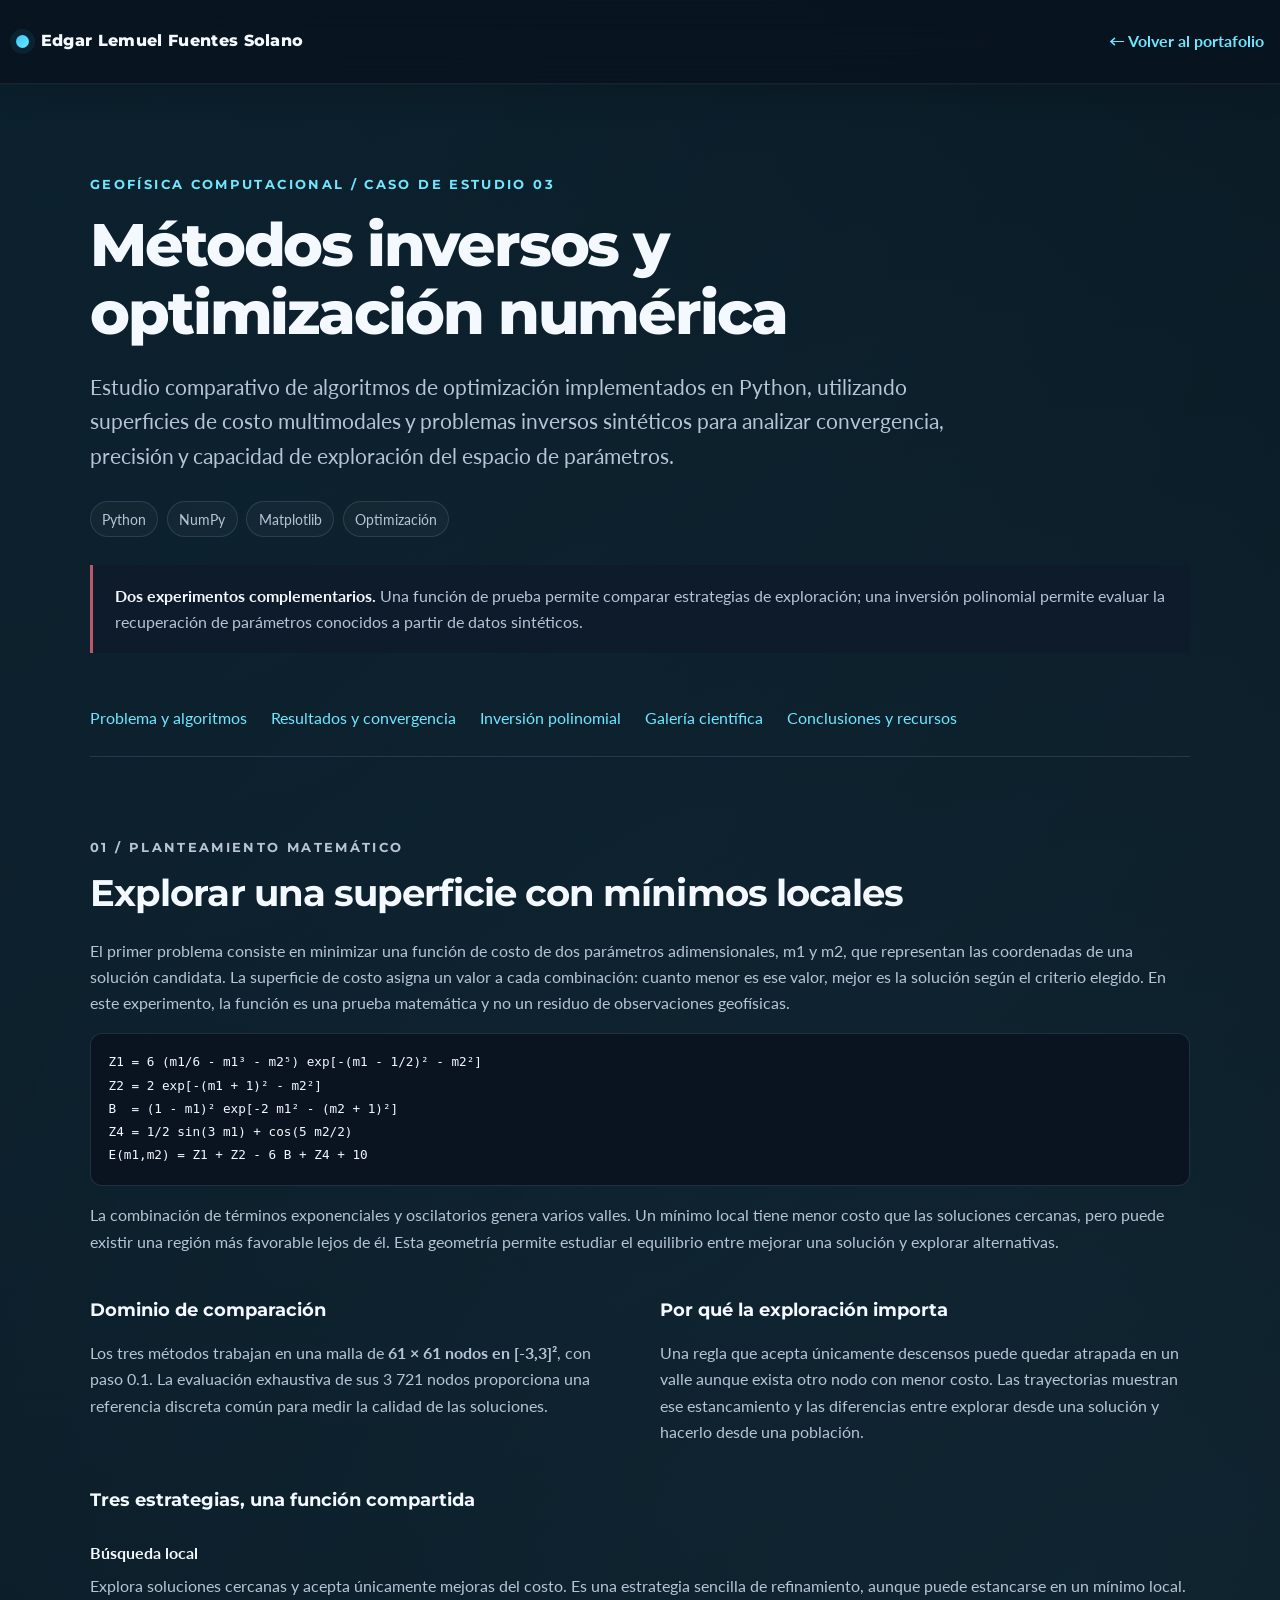
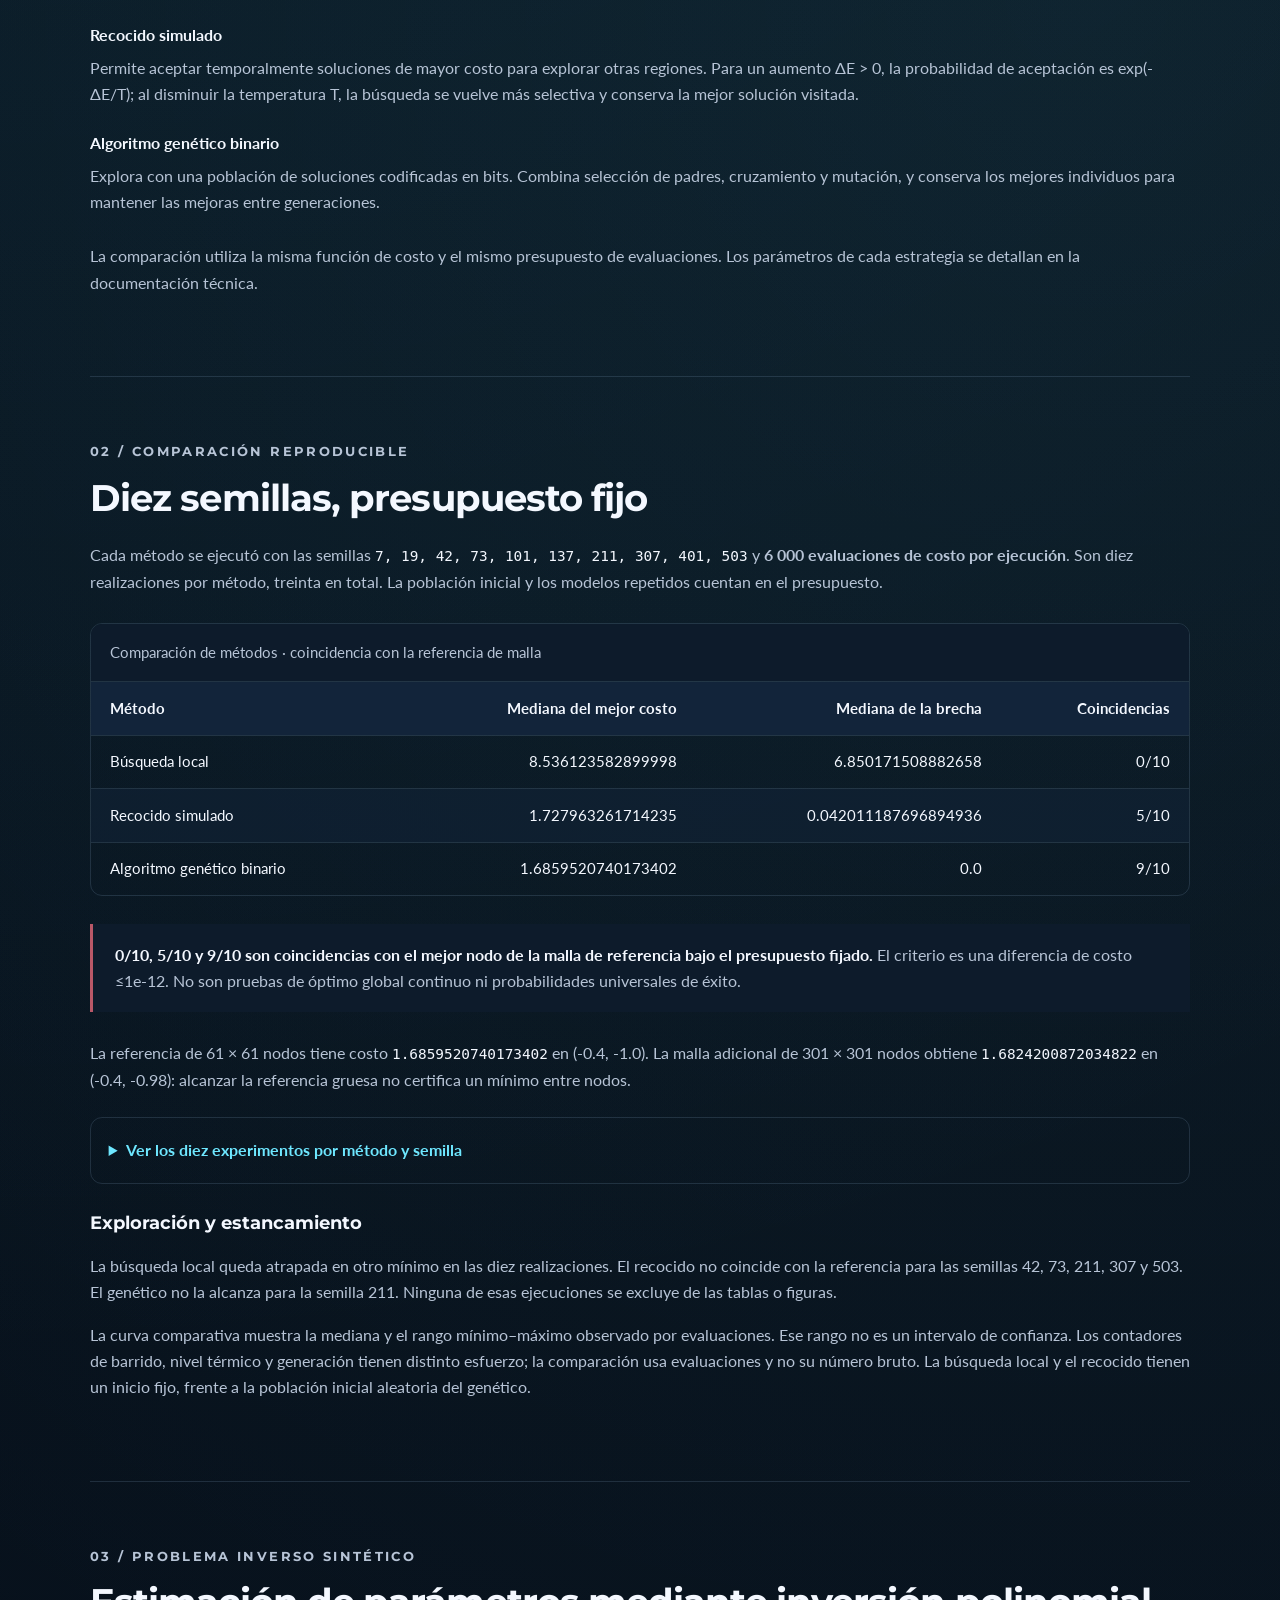
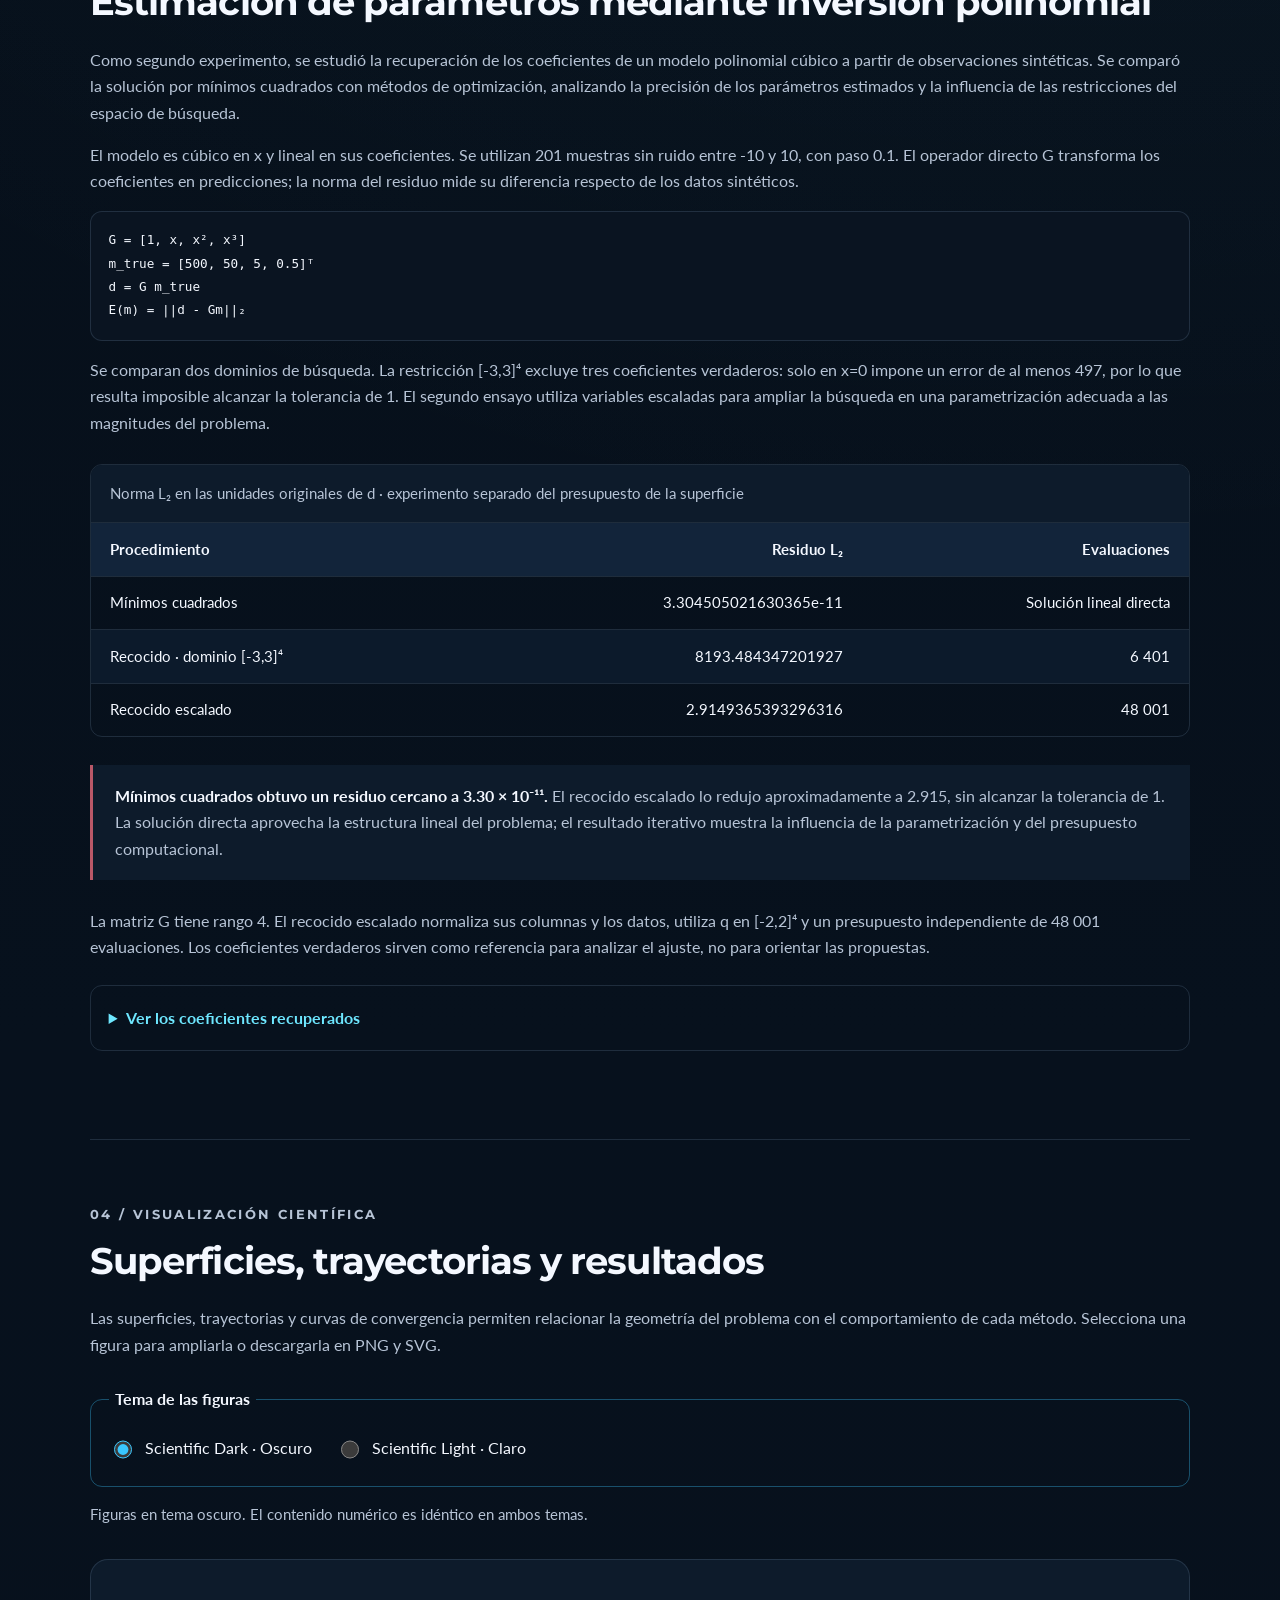
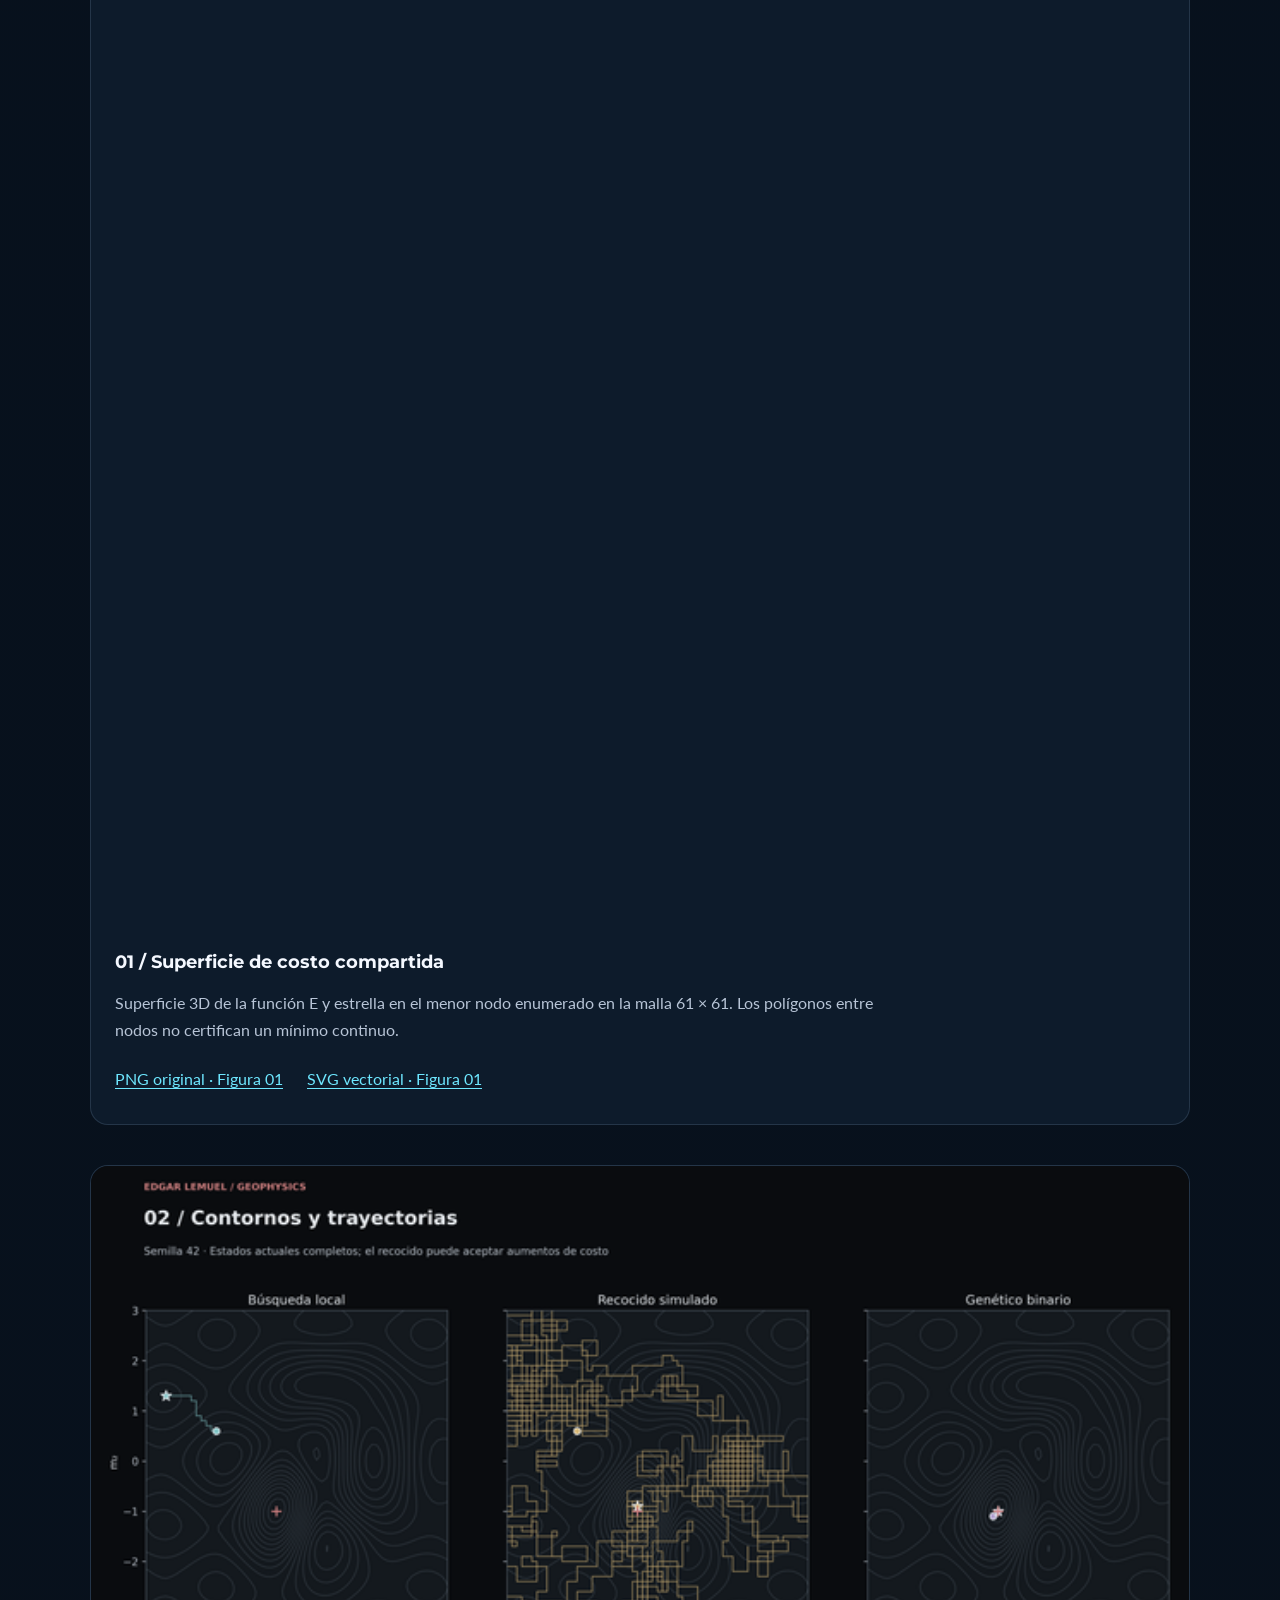
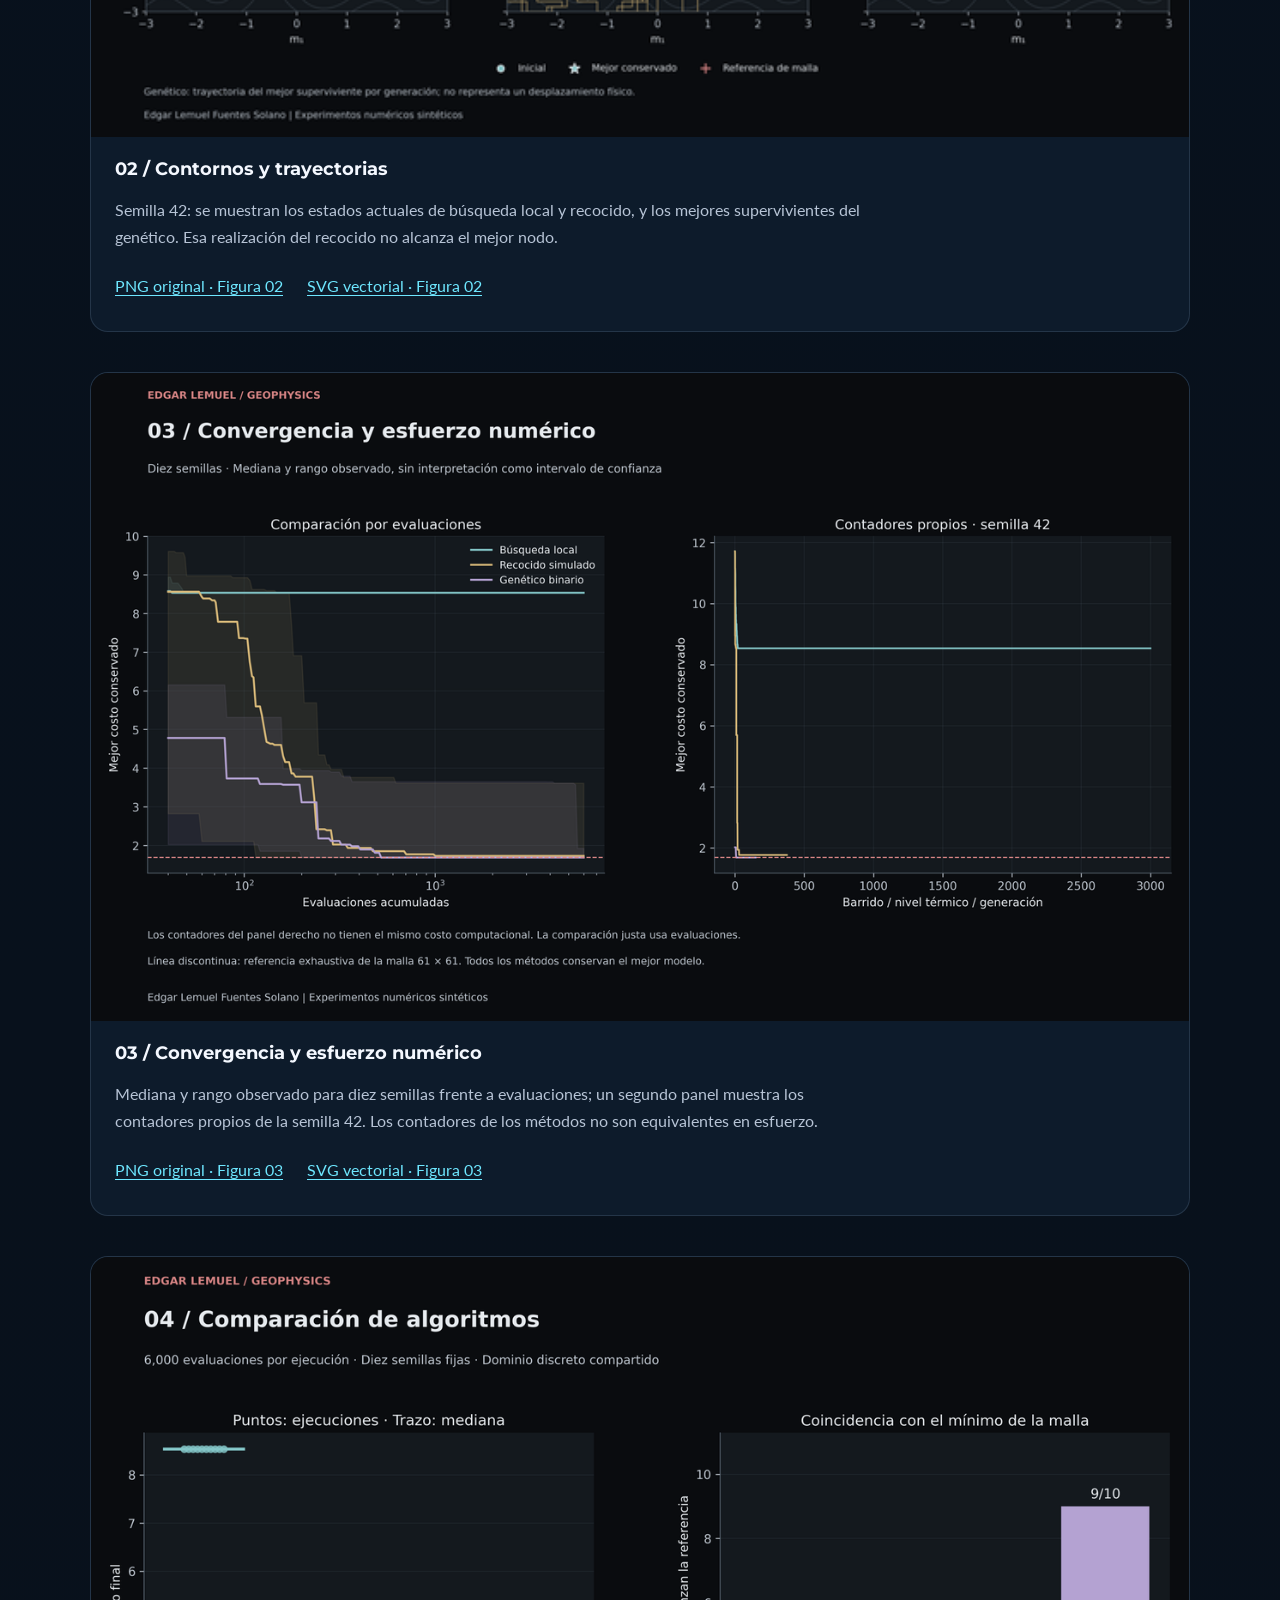
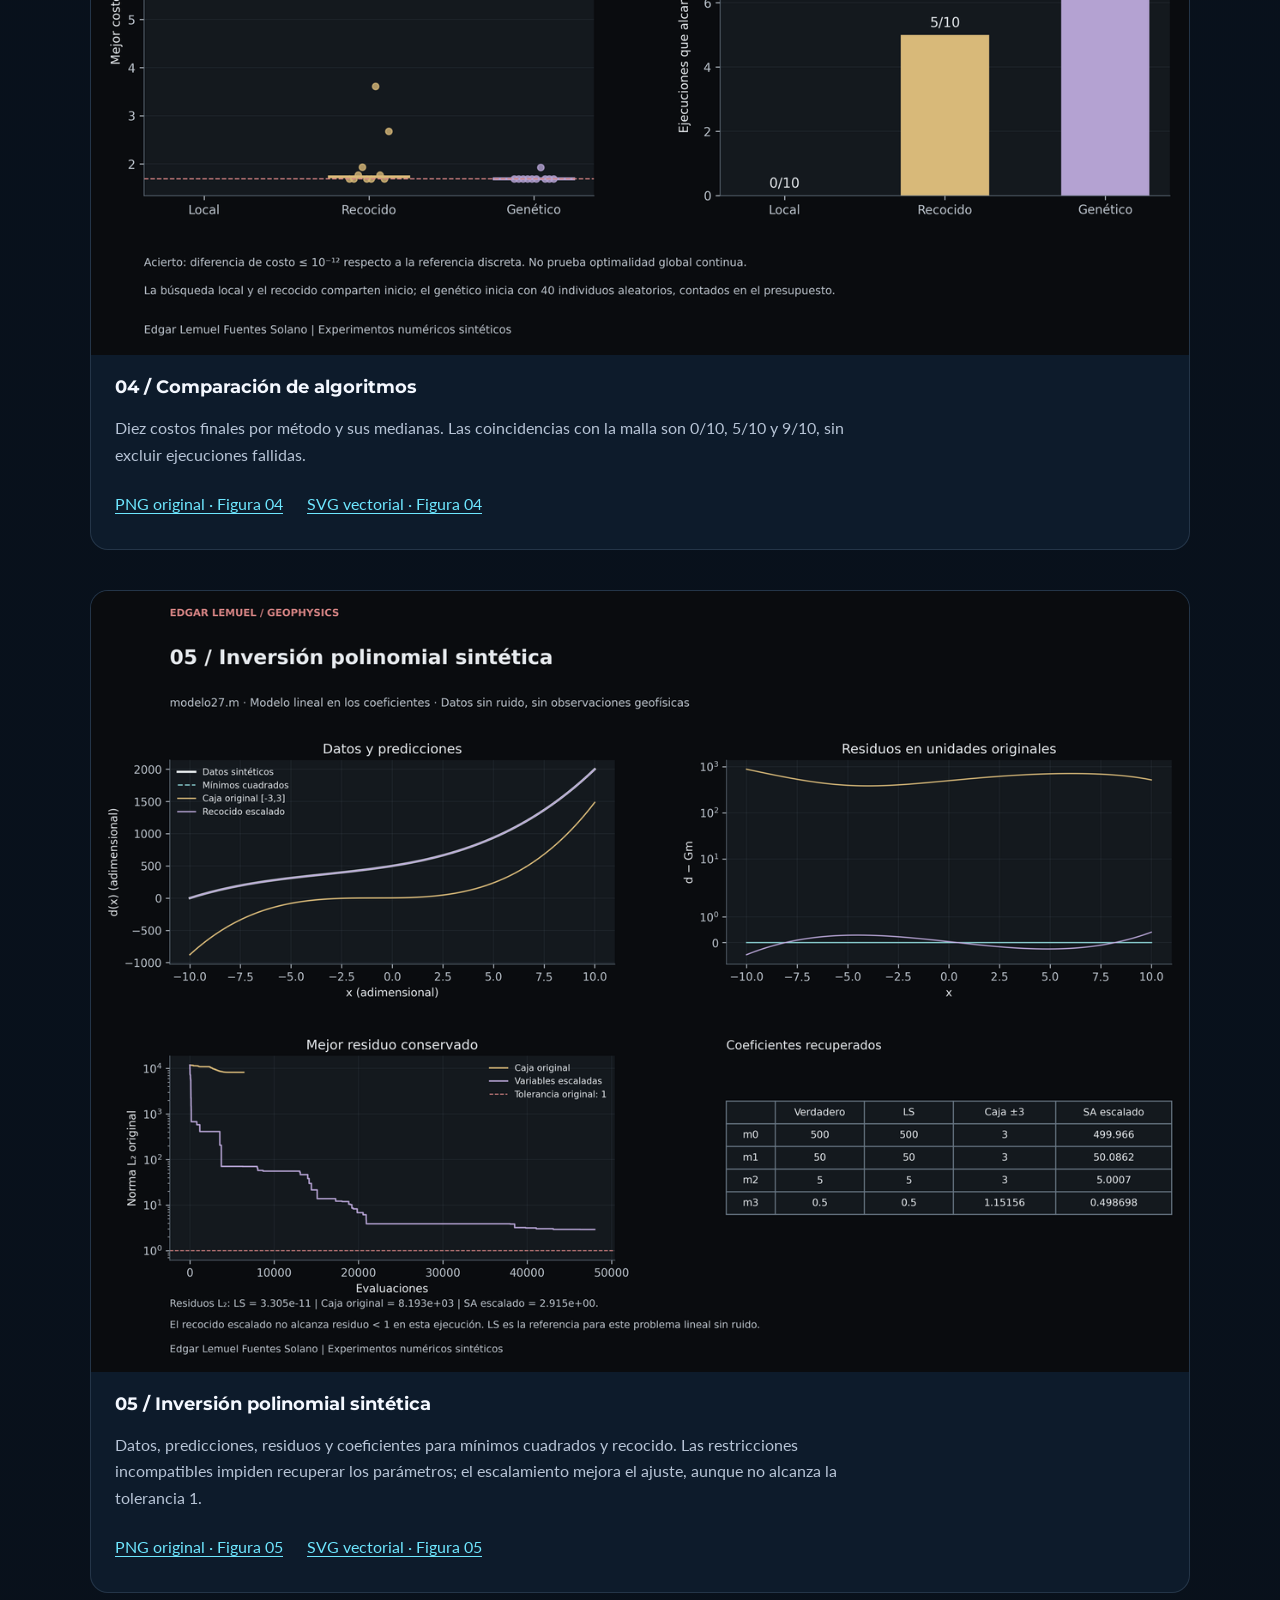
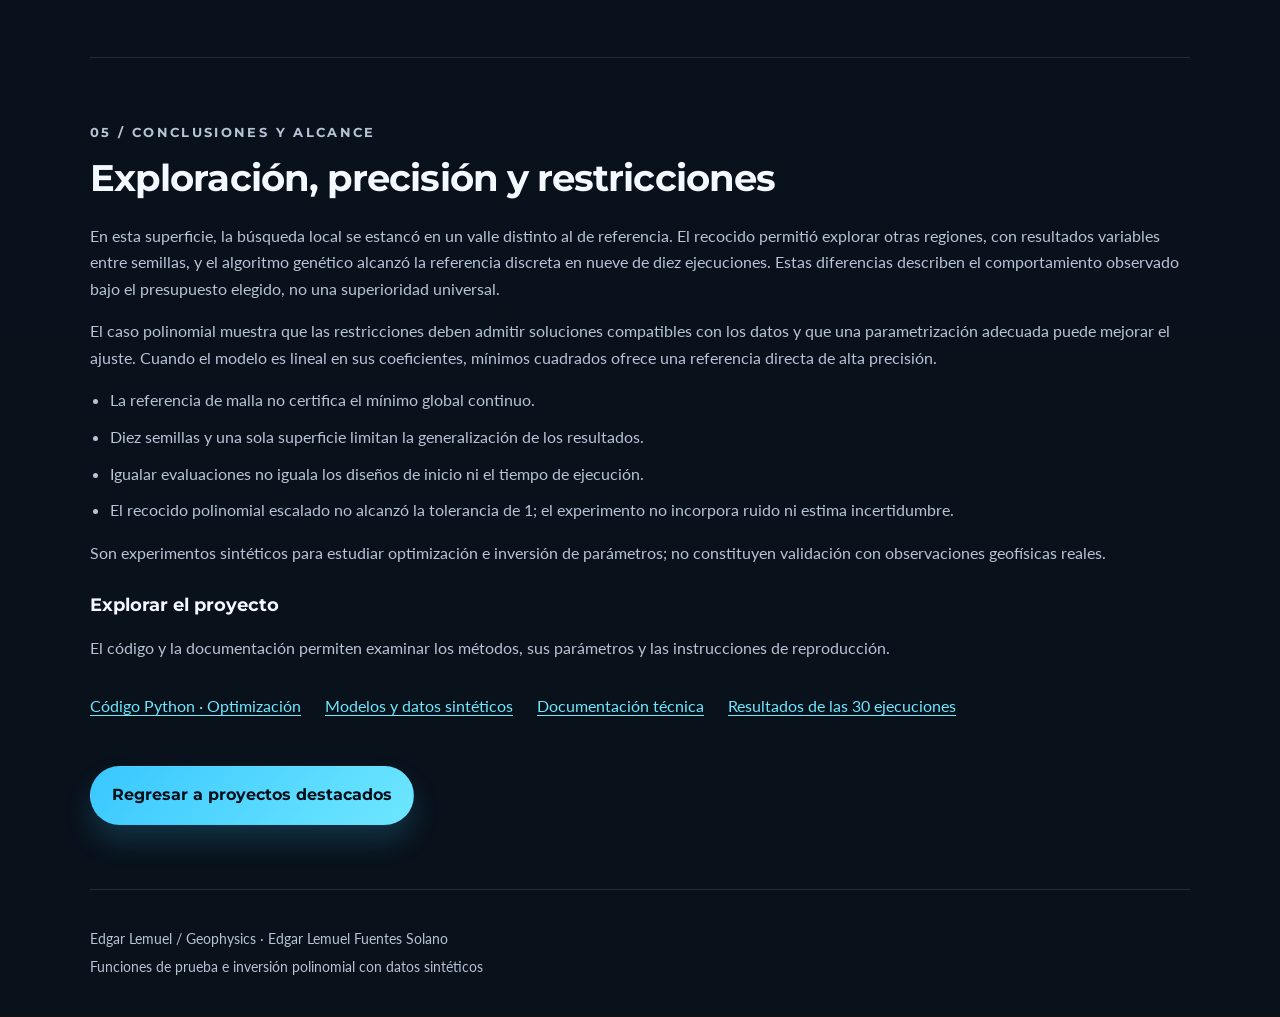
==== commit 5dde13cb: "Correccion editorial de los tres casos de estudio cientificos" ====
--- a/Proyectos/Metodos_Inversos/index.html
+++ b/Proyectos/Metodos_Inversos/index.html
@@ -24,69 +24,70 @@
         <section class="inversos-intro" aria-labelledby="titulo-proyecto">
             <p class="section__eyebrow">Geofísica computacional / Caso de estudio 03</p>
             <h1 id="titulo-proyecto">Métodos inversos y optimización numérica</h1>
-            <p class="inversos-lead">Implementación y comparación en Python de búsqueda local, recocido simulado y algoritmos genéticos binarios, con análisis de convergencia y superficies de costo.</p>
-            <ul class="project-card__tags" aria-label="Tecnologías y disciplina"><li>Python</li><li>NumPy</li><li>Matplotlib</li><li>MATLAB</li><li>Optimización</li></ul>
-            <p class="inversos-note"><strong>Experimentos numéricos sintéticos.</strong> La comparación usa una función de prueba, y la inversión polinomial usa datos generados matemáticamente. No hay observaciones geofísicas reales. Las ejecuciones corresponden a Python; no se ejecutó MATLAB ni Octave.</p>
-            <nav class="inversos-nav" aria-label="Contenido del proyecto"><a href="#fundamentos">Problema y algoritmos</a><a href="#resultados">Resultados y convergencia</a><a href="#polinomio">Inversión polinomial</a><a href="#figuras">Galería científica</a><a href="#reproducir">Código y documentación</a></nav>
+            <p class="inversos-lead">Estudio comparativo de algoritmos de optimización implementados en Python, utilizando superficies de costo multimodales y problemas inversos sintéticos para analizar convergencia, precisión y capacidad de exploración del espacio de parámetros.</p>
+            <ul class="project-card__tags" aria-label="Tecnologías y disciplina"><li>Python</li><li>NumPy</li><li>Matplotlib</li><li>Optimización</li></ul>
+            <p class="inversos-note"><strong>Dos experimentos complementarios.</strong> Una función de prueba permite comparar estrategias de exploración; una inversión polinomial permite evaluar la recuperación de parámetros conocidos a partir de datos sintéticos.</p>
+            <nav class="inversos-nav" aria-label="Contenido del proyecto"><a href="#fundamentos">Problema y algoritmos</a><a href="#resultados">Resultados y convergencia</a><a href="#polinomio">Inversión polinomial</a><a href="#figuras">Galería científica</a><a href="#reproducir">Conclusiones y recursos</a></nav>
         </section>
 
         <section class="inversos-section" id="fundamentos" aria-labelledby="fundamentos-titulo">
             <p class="section__eyebrow">01 / Planteamiento matemático</p>
             <h2 id="fundamentos-titulo">Explorar una superficie con mínimos locales</h2>
-            <p>El proyecto recupera cinco códigos académicos originales en MATLAB y distingue sus operaciones de las versiones corregidas y extendidas en Python. El primer problema consiste en minimizar una superficie de dos parámetros adimensionales; su costo no es una norma de residuos de observaciones geofísicas.</p>
+            <p>El primer problema consiste en minimizar una función de costo de dos parámetros adimensionales, m1 y m2, que representan las coordenadas de una solución candidata. La superficie de costo asigna un valor a cada combinación: cuanto menor es ese valor, mejor es la solución según el criterio elegido. En este experimento, la función es una prueba matemática y no un residuo de observaciones geofísicas.</p>
             <div class="inversos-equation" role="region" aria-label="Función de costo compartida; desplazamiento horizontal disponible" tabindex="0"><pre><code>Z1 = 6 (m1/6 - m1³ - m2⁵) exp[-(m1 - 1/2)² - m2²]
 Z2 = 2 exp[-(m1 + 1)² - m2²]
 B  = (1 - m1)² exp[-2 m1² - (m2 + 1)²]
 Z4 = 1/2 sin(3 m1) + cos(5 m2/2)
 E(m1,m2) = Z1 + Z2 - 6 B + Z4 + 10</code></pre></div>
-            <p>Esta es la función común de <code>modelo22.m</code>, <code>modelo25.m</code> y <code>geneticos1.m</code>. El archivo <code>recristalizacion_simulada.m</code> cambia el signo del término de B y omite la constante 10. Esa variante se conserva por separado: no se mezclan sus resultados.</p>
+            <p>La combinación de términos exponenciales y oscilatorios genera varios valles. Un mínimo local tiene menor costo que las soluciones cercanas, pero puede existir una región más favorable lejos de él. Esta geometría permite estudiar el equilibrio entre mejorar una solución y explorar alternativas.</p>
             <div class="inversos-columns">
-                <div><h3>Dominio de comparación</h3><p>Los tres métodos corregidos trabajan en una malla de <strong>61 × 61 nodos en [-3,3]²</strong>, con paso 0.1. La referencia enumera exhaustivamente sus 3 721 nodos. Las reproducciones de los originales de búsqueda local y recocido son continuas y se documentan como experimentos distintos.</p></div>
-                <div><h3>Qué significa un mínimo local</h3><p>Una regla que acepta únicamente descensos puede quedar atrapada en un valle aunque exista otro nodo con menor costo. En la figura de trayectorias se conserva ese comportamiento; también se muestra un recocido que no alcanza el mejor nodo en la semilla 42.</p></div>
+                <div><h3>Dominio de comparación</h3><p>Los tres métodos trabajan en una malla de <strong>61 × 61 nodos en [-3,3]²</strong>, con paso 0.1. La evaluación exhaustiva de sus 3 721 nodos proporciona una referencia discreta común para medir la calidad de las soluciones.</p></div>
+                <div><h3>Por qué la exploración importa</h3><p>Una regla que acepta únicamente descensos puede quedar atrapada en un valle aunque exista otro nodo con menor costo. Las trayectorias muestran ese estancamiento y las diferencias entre explorar desde una solución y hacerlo desde una población.</p></div>
             </div>
             <h3>Tres estrategias, una función compartida</h3>
             <dl class="inversos-methods">
-                <div><dt>Búsqueda local</dt><dd>Parte de (-1.6, 0.6), alterna coordenadas y propone desplazamientos de un nodo en signo aleatorio. Solo acepta mejoras estrictas y proyecta al dominio si cruza un extremo.</dd></div>
-                <div><dt>Recocido simulado</dt><dd>Comparte el inicio y propone desplazamientos de uno a cinco nodos. La regla de Metropolis permite aceptar aumentos de costo: para ΔE &gt; 0, la probabilidad es exp(-ΔE/T). La temperatura disminuye geométricamente de 10 a 1e-5 y se conserva el mejor modelo visitado.</dd></div>
-                <div><dt>Algoritmo genético binario</dt><dd>Inicia con 40 individuos aleatorios. Usa seis bits por parámetro, torneo de tres, cruce de un punto, mutación 0↔1 con probabilidad 1/12 por bit, reparación de índices y supervivencia elitista de los mejores 40 entre padres e hijos.</dd></div>
+                <div><dt>Búsqueda local</dt><dd>Explora soluciones cercanas y acepta únicamente mejoras del costo. Es una estrategia sencilla de refinamiento, aunque puede estancarse en un mínimo local.</dd></div>
+                <div><dt>Recocido simulado</dt><dd>Permite aceptar temporalmente soluciones de mayor costo para explorar otras regiones. Para un aumento ΔE &gt; 0, la probabilidad de aceptación es exp(-ΔE/T); al disminuir la temperatura T, la búsqueda se vuelve más selectiva y conserva la mejor solución visitada.</dd></div>
+                <div><dt>Algoritmo genético binario</dt><dd>Explora con una población de soluciones codificadas en bits. Combina selección de padres, cruzamiento y mutación, y conserva los mejores individuos para mantener las mejoras entre generaciones.</dd></div>
             </dl>
-            <p>Los cinco MATLAB permanecen intactos. La <a href="diagnostico.md">revisión de errores y correcciones</a> explica la mutación que solo borraba unos, <code>mil/mi1</code>, la función <code>vale</code> no suministrada y los ciclos ausentes. No se presenta una evolución genética MATLAB completa donde el original no la contiene.</p>
+            <p>La comparación utiliza la misma función de costo y el mismo presupuesto de evaluaciones. Los parámetros de cada estrategia se detallan en la documentación técnica.</p>
         </section>
 
         <section class="inversos-section" id="resultados" aria-labelledby="resultados-titulo">
             <p class="section__eyebrow">02 / Comparación reproducible</p>
             <h2 id="resultados-titulo">Diez semillas, presupuesto fijo</h2>
             <p>Cada método se ejecutó con las semillas <code>7, 19, 42, 73, 101, 137, 211, 307, 401, 503</code> y <strong>6 000 evaluaciones de costo por ejecución</strong>. Son diez realizaciones por método, treinta en total. La población inicial y los modelos repetidos cuentan en el presupuesto.</p>
-            <div class="inversos-table-wrap" role="region" aria-label="Resultados comparativos conservados; desplazamiento horizontal disponible" tabindex="0">
-                <table id="tabla-resumen"><caption>Resultados registrados · coincidencia con la referencia de malla</caption><thead><tr><th scope="col">Método</th><th scope="col">Mediana del mejor costo</th><th scope="col">Mediana de la brecha</th><th scope="col">Coincidencias</th></tr></thead><tbody><tr data-method="local"><th scope="row">Búsqueda local</th><td>8.536123582899998</td><td>6.850171508882658</td><td>0/10</td></tr><tr data-method="recocido"><th scope="row">Recocido simulado</th><td>1.727963261714235</td><td>0.042011187696894936</td><td>5/10</td></tr><tr data-method="genetico"><th scope="row">Algoritmo genético binario</th><td>1.6859520740173402</td><td>0.0</td><td>9/10</td></tr></tbody></table>
+            <div class="inversos-table-wrap" role="region" aria-label="Resultados comparativos; desplazamiento horizontal disponible" tabindex="0">
+                <table id="tabla-resumen"><caption>Comparación de métodos · coincidencia con la referencia de malla</caption><thead><tr><th scope="col">Método</th><th scope="col">Mediana del mejor costo</th><th scope="col">Mediana de la brecha</th><th scope="col">Coincidencias</th></tr></thead><tbody><tr data-method="local"><th scope="row">Búsqueda local</th><td>8.536123582899998</td><td>6.850171508882658</td><td>0/10</td></tr><tr data-method="recocido"><th scope="row">Recocido simulado</th><td>1.727963261714235</td><td>0.042011187696894936</td><td>5/10</td></tr><tr data-method="genetico"><th scope="row">Algoritmo genético binario</th><td>1.6859520740173402</td><td>0.0</td><td>9/10</td></tr></tbody></table>
             </div>
             <p class="inversos-note"><strong>0/10, 5/10 y 9/10 son coincidencias con el mejor nodo de la malla de referencia bajo el presupuesto fijado.</strong> El criterio es una diferencia de costo ≤1e-12. No son pruebas de óptimo global continuo ni probabilidades universales de éxito.</p>
             <p>La referencia de 61 × 61 nodos tiene costo <code>1.6859520740173402</code> en (-0.4, -1.0). La malla adicional de 301 × 301 nodos obtiene <code>1.6824200872034822</code> en (-0.4, -0.98): alcanzar la referencia gruesa no certifica un mínimo entre nodos.</p>
             <details class="inversos-details"><summary>Ver los diez experimentos por método y semilla</summary><p>Costos redondeados a ocho decimales para presentación. El <a href="resultados/comparacion.csv" download>CSV de las 30 ejecuciones</a> conserva la precisión original, brechas, distancias, evaluaciones e historiales resumidos.</p><div class="inversos-table-wrap" role="region" aria-label="Costos y coincidencias por semilla; desplazamiento horizontal disponible" tabindex="0"><table id="tabla-semillas"><caption>Diez semillas · 6 000 evaluaciones por cada método</caption><thead><tr><th scope="col">Semilla</th><th scope="col">Costo local</th><th scope="col">Coincide</th><th scope="col">Costo recocido</th><th scope="col">Coincide</th><th scope="col">Costo genético</th><th scope="col">Coincide</th></tr></thead><tbody><tr><th scope="row">7</th><td>8.53612358</td><td>No</td><td>1.68595207</td><td>Sí</td><td>1.68595207</td><td>Sí</td></tr><tr><th scope="row">19</th><td>8.53612358</td><td>No</td><td>1.68595207</td><td>Sí</td><td>1.68595207</td><td>Sí</td></tr><tr><th scope="row">42</th><td>8.53612358</td><td>No</td><td>1.76997445</td><td>No</td><td>1.68595207</td><td>Sí</td></tr><tr><th scope="row">73</th><td>8.53612358</td><td>No</td><td>1.93080010</td><td>No</td><td>1.68595207</td><td>Sí</td></tr><tr><th scope="row">101</th><td>8.53612358</td><td>No</td><td>1.68595207</td><td>Sí</td><td>1.68595207</td><td>Sí</td></tr><tr><th scope="row">137</th><td>8.53612358</td><td>No</td><td>1.68595207</td><td>Sí</td><td>1.68595207</td><td>Sí</td></tr><tr><th scope="row">211</th><td>8.53612358</td><td>No</td><td>3.61122617</td><td>No</td><td>1.92540930</td><td>No</td></tr><tr><th scope="row">307</th><td>8.53612358</td><td>No</td><td>1.76997445</td><td>No</td><td>1.68595207</td><td>Sí</td></tr><tr><th scope="row">401</th><td>8.53612358</td><td>No</td><td>1.68595207</td><td>Sí</td><td>1.68595207</td><td>Sí</td></tr><tr><th scope="row">503</th><td>8.53612358</td><td>No</td><td>2.67650333</td><td>No</td><td>1.68595207</td><td>Sí</td></tr></tbody></table></div></details>
-            <h3>La convergencia incluye los experimentos fallidos</h3>
+            <h3>Exploración y estancamiento</h3>
             <p>La búsqueda local queda atrapada en otro mínimo en las diez realizaciones. El recocido no coincide con la referencia para las semillas 42, 73, 211, 307 y 503. El genético no la alcanza para la semilla 211. Ninguna de esas ejecuciones se excluye de las tablas o figuras.</p>
             <p>La curva comparativa muestra la mediana y el rango mínimo–máximo observado por evaluaciones. Ese rango no es un intervalo de confianza. Los contadores de barrido, nivel térmico y generación tienen distinto esfuerzo; la comparación usa evaluaciones y no su número bruto. La búsqueda local y el recocido tienen un inicio fijo, frente a la población inicial aleatoria del genético.</p>
         </section>
 
         <section class="inversos-section" id="polinomio" aria-labelledby="polinomio-titulo">
             <p class="section__eyebrow">03 / Problema inverso sintético</p>
-            <h2 id="polinomio-titulo">Recuperar los coeficientes de un polinomio</h2>
-            <p>El caso de <code>modelo27.m</code> es cúbico en x y lineal en sus coeficientes. Tiene 201 muestras sin ruido entre -10 y 10, con paso 0.1. A diferencia de la superficie de prueba, aquí sí existe un operador directo G y un residuo entre datos sintéticos y predicciones.</p>
+            <h2 id="polinomio-titulo">Estimación de parámetros mediante inversión polinomial</h2>
+            <p>Como segundo experimento, se estudió la recuperación de los coeficientes de un modelo polinomial cúbico a partir de observaciones sintéticas. Se comparó la solución por mínimos cuadrados con métodos de optimización, analizando la precisión de los parámetros estimados y la influencia de las restricciones del espacio de búsqueda.</p>
+            <p>El modelo es cúbico en x y lineal en sus coeficientes. Se utilizan 201 muestras sin ruido entre -10 y 10, con paso 0.1. El operador directo G transforma los coeficientes en predicciones; la norma del residuo mide su diferencia respecto de los datos sintéticos.</p>
             <div class="inversos-equation" role="region" aria-label="Formulación de la inversión polinomial" tabindex="0"><pre><code>G = [1, x, x², x³]
 m_true = [500, 50, 5, 0.5]ᵀ
 d = G m_true
 E(m) = ||d - Gm||₂</code></pre></div>
-            <p>La caja original [-3,3]⁴ excluye tres coeficientes verdaderos. Solo en x=0 obliga a un error de al menos 497, por lo que una tolerancia de 1 es imposible dentro de esa caja. La reproducción conserva el defecto y se contrasta con mínimos cuadrados y con un recocido en variables escaladas.</p>
-            <div class="inversos-table-wrap" role="region" aria-label="Residuos polinomiales conservados; desplazamiento horizontal disponible" tabindex="0"><table id="tabla-polinomio"><caption>Norma L₂ en las unidades originales de d · experimento separado del presupuesto de la superficie</caption><thead><tr><th scope="col">Procedimiento</th><th scope="col">Residuo L₂</th><th scope="col">Evaluaciones</th></tr></thead><tbody><tr><th scope="row">Mínimos cuadrados</th><td>3.304505021630365e-11</td><td>Solución lineal directa</td></tr><tr><th scope="row">Recocido · caja original</th><td>8193.484347201927</td><td>6 401</td></tr><tr><th scope="row">Recocido escalado</th><td>2.9149365393296316</td><td>48 001</td></tr></tbody></table></div>
-            <p class="inversos-note"><strong>El recocido escalado no alcanzó la tolerancia de 1.</strong> Su residuo es <code>2.9149365393296316</code>. No se presenta como solución exacta ni se oculta su convergencia insuficiente.</p>
-            <p>La referencia de mínimos cuadrados usa <code>np.linalg.lstsq</code>, con rango 4. El recocido escalado normaliza las columnas de G y los datos d, usa q en [-2,2]⁴ y un presupuesto independiente de 48 001 evaluaciones. Sus propuestas y aceptaciones no utilizan los coeficientes verdaderos.</p>
-            <details class="inversos-details"><summary>Ver los coeficientes recuperados</summary><div class="inversos-table-wrap" role="region" aria-label="Coeficientes polinomiales conservados; desplazamiento horizontal disponible" tabindex="0"><table id="tabla-coeficientes"><caption>Coeficientes de la solución conservada · filas ordenadas de m₀ a m₃</caption><thead><tr><th scope="col">Coeficiente</th><th scope="col">Verdadero</th><th scope="col">Mínimos cuadrados</th><th scope="col">Caja original</th><th scope="col">Recocido escalado</th></tr></thead><tbody><tr><th scope="row">m0</th><td>500.0</td><td>500.000000000002</td><td>3.0</td><td>499.96616439630634</td></tr><tr><th scope="row">m1</th><td>50.0</td><td>49.99999999999958</td><td>3.0</td><td>50.0862215818106</td></tr><tr><th scope="row">m2</th><td>5.0</td><td>4.9999999999999645</td><td>3.0</td><td>5.000696946854008</td></tr><tr><th scope="row">m3</th><td>0.5</td><td>0.5000000000000016</td><td>1.1515577539804058</td><td>0.49869772112863836</td></tr></tbody></table></div></details>
+            <p>Se comparan dos dominios de búsqueda. La restricción [-3,3]⁴ excluye tres coeficientes verdaderos: solo en x=0 impone un error de al menos 497, por lo que resulta imposible alcanzar la tolerancia de 1. El segundo ensayo utiliza variables escaladas para ampliar la búsqueda en una parametrización adecuada a las magnitudes del problema.</p>
+            <div class="inversos-table-wrap" role="region" aria-label="Residuos de la inversión polinomial; desplazamiento horizontal disponible" tabindex="0"><table id="tabla-polinomio"><caption>Norma L₂ en las unidades originales de d · experimento separado del presupuesto de la superficie</caption><thead><tr><th scope="col">Procedimiento</th><th scope="col">Residuo L₂</th><th scope="col">Evaluaciones</th></tr></thead><tbody><tr><th scope="row">Mínimos cuadrados</th><td>3.304505021630365e-11</td><td>Solución lineal directa</td></tr><tr><th scope="row">Recocido · dominio [-3,3]⁴</th><td>8193.484347201927</td><td>6 401</td></tr><tr><th scope="row">Recocido escalado</th><td>2.9149365393296316</td><td>48 001</td></tr></tbody></table></div>
+            <p class="inversos-note"><strong>Mínimos cuadrados obtuvo un residuo cercano a 3.30 × 10⁻¹¹.</strong> El recocido escalado lo redujo aproximadamente a 2.915, sin alcanzar la tolerancia de 1. La solución directa aprovecha la estructura lineal del problema; el resultado iterativo muestra la influencia de la parametrización y del presupuesto computacional.</p>
+            <p>La matriz G tiene rango 4. El recocido escalado normaliza sus columnas y los datos, utiliza q en [-2,2]⁴ y un presupuesto independiente de 48 001 evaluaciones. Los coeficientes verdaderos sirven como referencia para analizar el ajuste, no para orientar las propuestas.</p>
+            <details class="inversos-details"><summary>Ver los coeficientes recuperados</summary><div class="inversos-table-wrap" role="region" aria-label="Coeficientes de la inversión polinomial; desplazamiento horizontal disponible" tabindex="0"><table id="tabla-coeficientes"><caption>Coeficientes estimados · filas ordenadas de m₀ a m₃</caption><thead><tr><th scope="col">Coeficiente</th><th scope="col">Verdadero</th><th scope="col">Mínimos cuadrados</th><th scope="col">Dominio [-3,3]⁴</th><th scope="col">Recocido escalado</th></tr></thead><tbody><tr><th scope="row">m0</th><td>500.0</td><td>500.000000000002</td><td>3.0</td><td>499.96616439630634</td></tr><tr><th scope="row">m1</th><td>50.0</td><td>49.99999999999958</td><td>3.0</td><td>50.0862215818106</td></tr><tr><th scope="row">m2</th><td>5.0</td><td>4.9999999999999645</td><td>3.0</td><td>5.000696946854008</td></tr><tr><th scope="row">m3</th><td>0.5</td><td>0.5000000000000016</td><td>1.1515577539804058</td><td>0.49869772112863836</td></tr></tbody></table></div></details>
         </section>
 
         <section class="inversos-section" id="figuras" aria-labelledby="figuras-titulo">
             <p class="section__eyebrow">04 / Visualización científica</p>
             <h2 id="figuras-titulo">Superficies, trayectorias y resultados</h2>
-            <p>Las cinco vistas WebP proceden de las figuras científicas existentes. Selecciona una imagen para ampliar el PNG original; los enlaces PNG y SVG conservan los archivos científicos sin modificaciones.</p>
+            <p>Las superficies, trayectorias y curvas de convergencia permiten relacionar la geometría del problema con el comportamiento de cada método. Selecciona una figura para ampliarla o descargarla en PNG y SVG.</p>
             <fieldset class="inversos-theme" id="tema-figuras" hidden><legend>Tema de las figuras</legend><label><input type="radio" name="tema-figuras" value="oscuro" checked aria-controls="galeria-figuras"> Scientific Dark · Oscuro</label><label><input type="radio" name="tema-figuras" value="claro" aria-controls="galeria-figuras"> Scientific Light · Claro</label></fieldset>
             <p class="inversos-status" id="estado-figuras" role="status" aria-live="polite">Figuras en tema oscuro. El contenido numérico es idéntico en ambos temas.</p>
             <div class="inversos-gallery" id="galeria-figuras"><figure class="inversos-figure" data-figure="01_superficie_costo">
@@ -108,23 +109,20 @@
 <figure class="inversos-figure" data-figure="05_inversion_polinomial">
 <a class="inversos-figure-view" data-format="png" href="Figuras/oscuro/05_inversion_polinomial.png" aria-label="Ampliar figura 05: Inversión polinomial sintética">
 <img src="web/oscuro/05_inversion_polinomial-1280.webp" srcset="web/oscuro/05_inversion_polinomial-640.webp 640w, web/oscuro/05_inversion_polinomial-1280.webp 1280w, web/oscuro/05_inversion_polinomial-1920.webp 1920w" sizes="(max-width: 760px) calc(100vw - 40px), 1100px" width="1280" height="910" loading="lazy" decoding="async" alt="Ajustes polinomiales con mínimos cuadrados, caja original y recocido escalado; residuos L2 aproximados 3.30e-11, 8193.48 y 2.915, respectivamente."></a>
-<figcaption><h3>05 / Inversión polinomial sintética</h3><p>Datos, predicciones, residuos y coeficientes. Se conserva el ajuste con la caja incompatible y el recocido escalado que termina por encima de la tolerancia 1.</p><div class="inversos-downloads"><a data-format="png" href="Figuras/oscuro/05_inversion_polinomial.png">PNG original · Figura 05</a><a data-format="svg" href="Figuras/oscuro/05_inversion_polinomial.svg">SVG vectorial · Figura 05</a></div></figcaption></figure></div>
+<figcaption><h3>05 / Inversión polinomial sintética</h3><p>Datos, predicciones, residuos y coeficientes para mínimos cuadrados y recocido. Las restricciones incompatibles impiden recuperar los parámetros; el escalamiento mejora el ajuste, aunque no alcanza la tolerancia 1.</p><div class="inversos-downloads"><a data-format="png" href="Figuras/oscuro/05_inversion_polinomial.png">PNG original · Figura 05</a><a data-format="svg" href="Figuras/oscuro/05_inversion_polinomial.svg">SVG vectorial · Figura 05</a></div></figcaption></figure></div>
             <noscript><p>Sin JavaScript se muestran las figuras oscuras. Puedes abrir las versiones claras directamente:</p><ul class="inversos-list"><li><a href="Figuras/claro/01_superficie_costo.png">Figura 01 · Clara</a></li><li><a href="Figuras/claro/02_contornos_trayectorias.png">Figura 02 · Clara</a></li><li><a href="Figuras/claro/03_convergencia.png">Figura 03 · Clara</a></li><li><a href="Figuras/claro/04_comparacion_algoritmos.png">Figura 04 · Clara</a></li><li><a href="Figuras/claro/05_inversion_polinomial.png">Figura 05 · Clara</a></li></ul></noscript>
         </section>
 
         <section class="inversos-section" id="reproducir" aria-labelledby="reproducir-titulo">
-            <p class="section__eyebrow">05 / Alcance y reproducibilidad</p>
-            <h2 id="reproducir-titulo">Resultados abiertos, limitaciones explícitas</h2>
-            <ul class="inversos-list"><li>El mínimo enumerado corresponde a una malla finita; no certifica optimalidad global continua.</li><li>Diez semillas y una única superficie no demuestran superioridad general de un algoritmo.</li><li>Igualar evaluaciones no iguala los diseños de inicio ni constituye una comparación de tiempo de ejecución.</li><li>La inversión polinomial no utiliza datos de campo ni modela incertidumbre. Su recocido escalado no alcanza la tolerancia planteada.</li><li>Las reproducciones se ejecutaron en Python 3.12 sobre Windows. No se atribuyen resultados de ejecución a MATLAB u Octave.</li></ul>
-            <p>La <a href="validacion.json">validación científica conservada</a> registra 19 pruebas numéricas y la revisión de las 20 exportaciones. Esta integración web solo lee resultados existentes y crea miniaturas; no vuelve a ejecutar experimentos. El <a href="validacion_web.json">informe de integración</a> documenta sus comprobaciones de rutas, accesibilidad básica e integridad.</p>
-            <h3>Código Python y documentación</h3>
-            <div class="inversos-downloads inversos-resources"><a href="python/problemas.py" download>Funciones de costo</a><a href="python/algoritmos.py" download>Algoritmos corregidos</a><a href="python/reproduccion_original.py" download>Reproducciones de los originales</a><a href="python/ejecutar.py" download>Experimentos</a><a href="python/visualizar.py" download>Visualización</a><a href="python/test_numerica.py" download>Pruebas numéricas</a><a href="python/validar.py" download>Validación</a><a href="README.md">Leer README</a><a href="diagnostico.md">Diagnóstico técnico</a><a href="requirements.txt">Dependencias</a><a href="resultados/comparacion.csv" download>Resultados CSV</a><a href="resultados/resumen.json">Resumen numérico</a></div>
-            <details class="inversos-details"><summary>Consultar los cinco MATLAB originales, sin modificaciones</summary><ul class="inversos-list"><li><a href="matlab_original/modelo22.m" download>modelo22.m · Búsqueda local</a></li><li><a href="matlab_original/modelo25.m" download>modelo25.m · Recocido</a></li><li><a href="matlab_original/geneticos1.m" download>geneticos1.m · Genético parcial</a></li><li><a href="matlab_original/recristalizacion_simulada.m" download>recristalizacion_simulada.m · Superficie alternativa</a></li><li><a href="matlab_original/modelo27.m" download>modelo27.m · Inversión polinomial</a></li></ul></details>
-            <h3>Reproducir en carpetas nuevas</h3>
-            <p>Estos comandos se ofrecen como documentación para ejecución local desde la raíz del portafolio. No se ejecutan desde la web. El código protege las salidas existentes y exige una carpeta de reproducción nueva o vacía.</p>
-            <pre class="inversos-command" role="region" aria-label="Comandos de reproducción local; desplazamiento horizontal disponible" tabindex="0"><code>python Proyectos/Metodos_Inversos/python/ejecutar.py --salida Proyectos/Metodos_Inversos/resultados_reproduccion
-python Proyectos/Metodos_Inversos/python/visualizar.py --resultados Proyectos/Metodos_Inversos/resultados_reproduccion --salida Proyectos/Metodos_Inversos/Figuras_reproduccion --sin-mostrar</code></pre>
-            <p>El README describe la configuración completa, las correcciones y las pruebas. No se requieren archivos privados para reproducir los experimentos documentados.</p>
+            <p class="section__eyebrow">05 / Conclusiones y alcance</p>
+            <h2 id="reproducir-titulo">Exploración, precisión y restricciones</h2>
+            <p>En esta superficie, la búsqueda local se estancó en un valle distinto al de referencia. El recocido permitió explorar otras regiones, con resultados variables entre semillas, y el algoritmo genético alcanzó la referencia discreta en nueve de diez ejecuciones. Estas diferencias describen el comportamiento observado bajo el presupuesto elegido, no una superioridad universal.</p>
+            <p>El caso polinomial muestra que las restricciones deben admitir soluciones compatibles con los datos y que una parametrización adecuada puede mejorar el ajuste. Cuando el modelo es lineal en sus coeficientes, mínimos cuadrados ofrece una referencia directa de alta precisión.</p>
+            <ul class="inversos-list"><li>La referencia de malla no certifica el mínimo global continuo.</li><li>Diez semillas y una sola superficie limitan la generalización de los resultados.</li><li>Igualar evaluaciones no iguala los diseños de inicio ni el tiempo de ejecución.</li><li>El recocido polinomial escalado no alcanzó la tolerancia de 1; el experimento no incorpora ruido ni estima incertidumbre.</li></ul>
+            <p>Son experimentos sintéticos para estudiar optimización e inversión de parámetros; no constituyen validación con observaciones geofísicas reales.</p>
+            <h3>Explorar el proyecto</h3>
+            <p>El código y la documentación permiten examinar los métodos, sus parámetros y las instrucciones de reproducción.</p>
+            <div class="inversos-downloads inversos-resources"><a href="python/algoritmos.py" download>Código Python · Optimización</a><a href="python/problemas.py" download>Modelos y datos sintéticos</a><a href="README.md">Documentación técnica</a><a href="resultados/comparacion.csv" download>Resultados de las 30 ejecuciones</a></div>
             <a class="hero__button hero__button--primary inversos-return" href="../../index.html#proyectos">Regresar a proyectos destacados</a>
         </section>
     </main>
